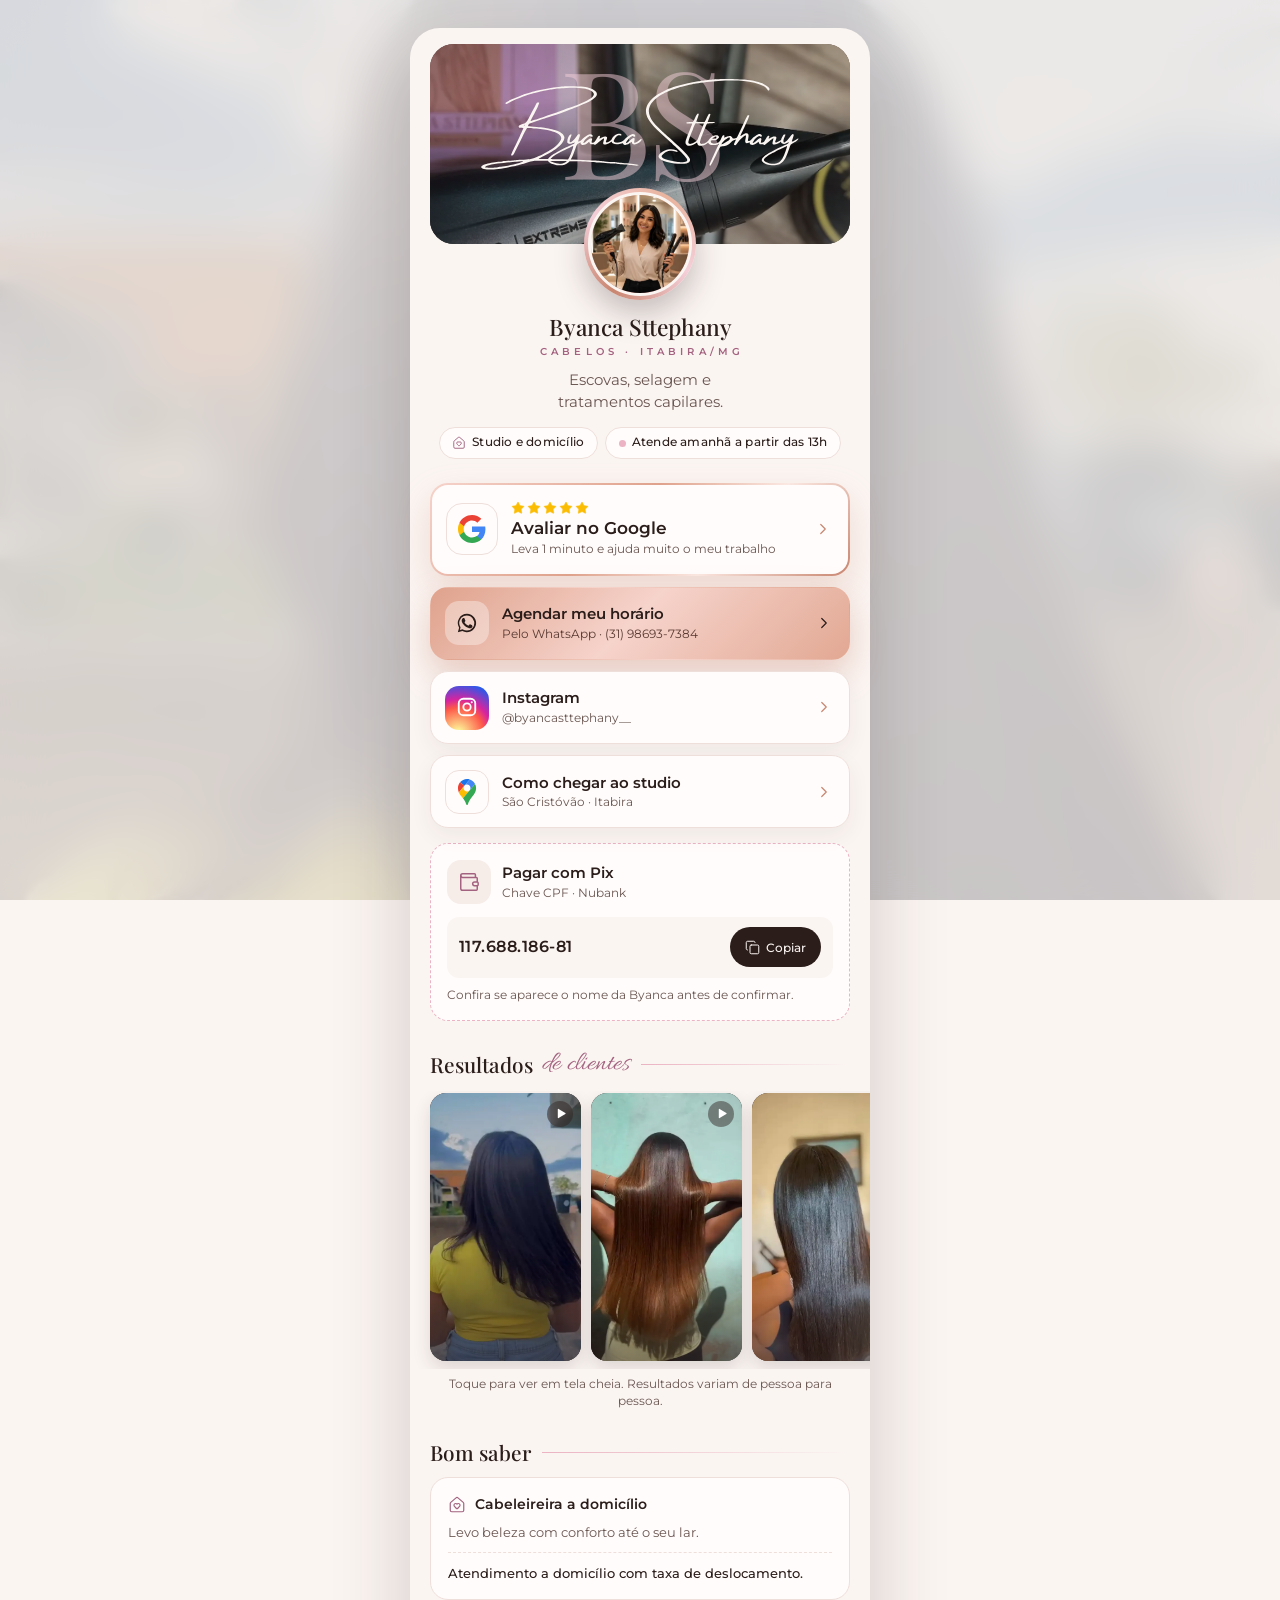
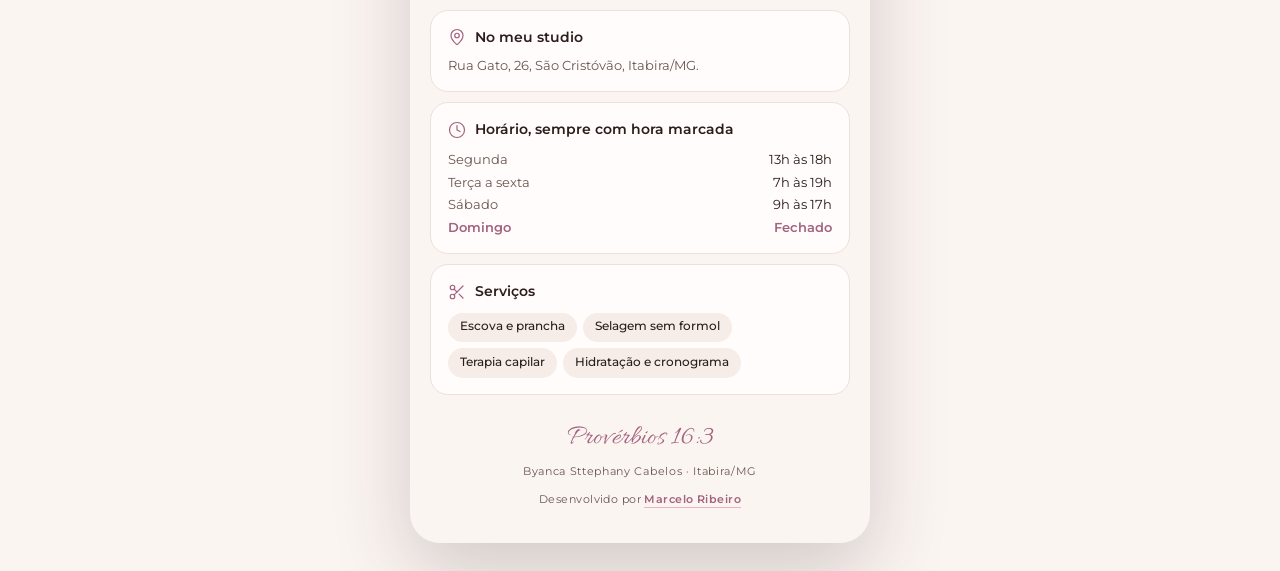
==== links/index.html @ f196b8e1 "Byanca: página de links da bio no formato da Joyce (capa do secador, avaliar no Google, Pix, 12 víde" ====
<!doctype html>
<html lang="pt-BR">
<head>
<meta charset="utf-8">
<meta name="viewport" content="width=device-width, initial-scale=1">
<script>document.documentElement.className += " js";</script>
<!-- =====================================================================
     PAGINA DE LINKS (link da bio do Instagram), 17/10/2026.
     No formato da pagina da Joyce (clientes/JoyceFerreiraNail/site), pedido
     dela: capa, retrato com aro, logo com brilho, avaliar no Google em
     destaque, agendar em cartao cheio, marcas com as cores oficiais, Pix,
     faixa de arrastar, "Bom saber" e faiscas no toque.
     O dourado da Joyce virou o rosa-ouro do carrossel de terapia dela.
     Ela pediu o linktree, NAO o site (17/10/2026): nada aqui leva pro site.
     Servida em dois enderecos: .../byanca-sttephany/links/ e
     placasnfc.com.br/byancasttephany/. Por isso NADA aqui usa ../ : o que a
     pagina usa mora em links/ (preparar-links.js) e o resto e link absoluto.
     Pagina de passagem: noindex e fora do sitemap.
     ===================================================================== -->
<title>Links | Byanca Sttephany Cabelos, Itabira/MG</title>
<meta name="description" content="Agende pelo WhatsApp, veja resultados de clientes, avalie no Google e saiba como chegar. Escova, selagem sem formol e tratamentos, no studio ou a domicílio em Itabira/MG.">
<meta name="robots" content="noindex, follow">
<meta name="theme-color" content="#FBF5F2">
<link rel="canonical" href="https://marcel0gs.github.io/byanca-sttephany/links/">
<meta property="og:type" content="website">
<meta property="og:locale" content="pt_BR">
<meta property="og:site_name" content="Byanca Sttephany Cabelos">
<meta property="og:title" content="Byanca Sttephany Cabelos | Links">
<meta property="og:description" content="Agende pelo WhatsApp e veja resultados de clientes. Studio e domicílio em Itabira/MG.">
<meta property="og:url" content="https://marcel0gs.github.io/byanca-sttephany/links/">
<meta property="og:image" content="https://marcel0gs.github.io/byanca-sttephany/assets/img/og.jpg">
<meta name="twitter:card" content="summary_large_image">
<link rel="icon" href="https://marcel0gs.github.io/byanca-sttephany/favicon.png" type="image/png">
<link rel="apple-touch-icon" href="https://marcel0gs.github.io/byanca-sttephany/apple-touch-icon.png">
<link rel="preconnect" href="https://fonts.googleapis.com">
<link rel="preconnect" href="https://fonts.gstatic.com" crossorigin>
<link rel="stylesheet" href="https://fonts.googleapis.com/css2?family=Allura&family=Montserrat:wght@400;500;600&family=Playfair+Display:ital,wght@0,400;0,500;1,400&display=swap">
<link rel="preload" as="image" href="img/capa.webp" fetchpriority="high">
<style>
:root{
  --creme:#FBF5F2;--creme-2:#F6ECE8;--papel:#FFFCFB;--linha:#EEDFDA;
  --rosa:#F4CFD9;--rosa-2:#EBB3C3;--malva:#A3627F;--malva-esc:#8A4A67;
  /* o "ouro" da Joyce, aqui no rosa-ouro do carrossel de terapia */
  --rosa-ouro:#E9B39C;--rosa-ouro-esc:#C98670;
  --cafe:#2B1D1A;--cafe-2:#4A302A;--tinta:#2B1D1A;--tinta-suave:#6A5651;
  --serif:"Playfair Display",Georgia,serif;
  --sans:"Montserrat",system-ui,-apple-system,"Segoe UI",Arial,sans-serif;
  --script:"Allura","Playfair Display",cursive;
  --suave:cubic-bezier(.22,1,.36,1);
}
*,*::before,*::after{box-sizing:border-box}
html{-webkit-text-size-adjust:100%}
body{margin:0;color:var(--tinta);font:15px/1.5 var(--sans);overflow-x:clip;background:var(--creme)}
img,video{display:block;max-width:100%}
a{color:inherit}
button{font:inherit;color:inherit}
:focus-visible{outline:2px solid var(--malva);outline-offset:3px}
.i{width:24px;height:24px;flex:none;fill:none;stroke:currentColor;stroke-width:1.6;stroke-linecap:round;stroke-linejoin:round}

/* fundo: no computador, o cabelo desfocado atras da coluna */
.fundo{position:fixed;inset:0;z-index:-1;background:var(--creme)}
@media (min-width:620px){
  .fundo{background:url(img/r01.webp) center 30%/cover}
  .fundo::after{content:"";position:absolute;inset:0;background:rgba(251,245,242,.8);backdrop-filter:blur(22px);-webkit-backdrop-filter:blur(22px)}
}
.coluna{width:min(460px,100%);margin:0 auto;padding:14px 16px 40px}
@media (min-width:620px){.coluna{margin:28px auto;padding:16px 20px 36px;background:var(--creme);border-radius:30px;box-shadow:0 30px 80px rgba(43,29,26,.2)}}

/* ---------- topo: o cabelo, o logo, o retrato ---------- */
.topo{position:relative;text-align:center}
.capa{position:relative;isolation:isolate;height:200px;border-radius:24px;overflow:hidden;background:var(--cafe)}
.capa img{position:absolute;inset:0;z-index:-2;width:100%;height:100%;object-fit:cover;object-position:50% 50%}
.capa::after{content:"";position:absolute;inset:0;z-index:-1;background:radial-gradient(120% 90% at 50% 38%,rgba(43,29,26,.22),rgba(43,29,26,.5))}
/* o logo dela: BS rosa em serifa atras e a assinatura atravessando */
.logo{position:absolute;left:50%;top:40%;width:76%;translate:-50% -50%;aspect-ratio:672/193}
.logo__bs{position:absolute;left:50%;top:50%;translate:-50% -54%;font:400 150px/1 var(--serif);letter-spacing:-.04em;color:var(--rosa);opacity:.5;pointer-events:none}
/* a assinatura e uma mascara: a cor e o brilho que passa UMA vez vem daqui */
.logo__ass{
  position:absolute;inset:0;
  -webkit-mask:url(img/assinatura.svg) center/contain no-repeat;mask:url(img/assinatura.svg) center/contain no-repeat;
  background:linear-gradient(105deg,var(--creme) 42%,#fff 47%,var(--rosa) 50%,#fff 53%,var(--creme) 58%) 100% 0/250% 100% no-repeat;
}
.js .logo__ass{animation:varre 2s .6s ease-in-out both}
@keyframes varre{to{background-position:0 0}}
.retrato{
  position:relative;z-index:2;width:112px;height:112px;margin:-56px auto 0;border-radius:50%;padding:4px;
  background:conic-gradient(from 210deg,var(--rosa-ouro-esc),var(--rosa),var(--rosa-ouro),var(--rosa),var(--rosa-ouro-esc));
  box-shadow:0 14px 30px rgba(43,29,26,.25);
}
.retrato img{width:100%;height:100%;border-radius:50%;object-fit:cover;border:3px solid var(--creme)}
.nome{margin:14px 0 0;font:500 1.42rem/1.15 var(--serif);color:var(--tinta)}
.nome small{display:block;margin-top:.45rem;font:600 .62rem/1 var(--sans);letter-spacing:.42em;padding-left:.42em;color:var(--malva)}
.bio{margin:12px auto 0;max-width:31ch;text-wrap:balance;font-size:.92rem;color:var(--tinta-suave)}
.chips{display:flex;flex-wrap:wrap;justify-content:center;gap:.45rem;margin-top:14px}
.chip{display:inline-flex;align-items:center;gap:.35rem;padding:.38rem .8rem;border-radius:999px;background:var(--papel);border:1px solid var(--linha);font-size:.72rem;font-weight:500;letter-spacing:.02em;color:var(--tinta)}
.chip .i{width:14px;height:14px;color:var(--malva)}
.status:empty{display:none}
.status::before{content:"";width:7px;height:7px;border-radius:50%;background:var(--rosa-2)}
.status--aberto::before{background:#4E9A63;box-shadow:0 0 0 3px rgba(78,154,99,.18)}

/* ---------- os links ---------- */
.links{display:grid;gap:11px;margin-top:24px;list-style:none;padding:0}
.link{
  position:relative;isolation:isolate;overflow:hidden;
  display:grid;grid-template-columns:44px 1fr 18px;align-items:center;gap:.85rem;
  padding:.85rem 1rem .85rem .85rem;border-radius:18px;text-decoration:none;
  background:var(--papel);border:1px solid var(--linha);box-shadow:0 8px 22px rgba(43,29,26,.06);
  transition:transform .25s var(--suave),box-shadow .3s ease,border-color .3s ease;
}
.link:hover{transform:translateY(-2px);border-color:var(--rosa-2);box-shadow:0 14px 30px rgba(43,29,26,.12)}
.link:active{transform:scale(.985)}
/* o brilho que passa UMA vez no hover (templates/componentes/botao-brilho-hover) */
.link::before{content:"";position:absolute;top:0;left:-60%;width:40%;height:100%;z-index:1;background:linear-gradient(115deg,transparent,rgba(255,255,255,.6),transparent);transform:skewX(-20deg);transition:left .7s ease;pointer-events:none}
.link:hover::before{left:130%}
.link__ico{width:44px;height:44px;border-radius:14px;display:grid;place-items:center;background:var(--creme-2);color:var(--malva)}
.link__ico .i{width:22px;height:22px}
.link__txt{min-width:0}
.link__txt b{display:block;font:600 .95rem/1.25 var(--sans);color:var(--tinta)}
.link__txt small{display:block;margin-top:.15rem;font-size:.76rem;line-height:1.35;color:var(--tinta-suave)}
/* uma linha so: subtitulo que quebra deixa um botao mais alto que os outros */
.link:not(.link--avaliar) .link__txt small{white-space:nowrap;overflow:hidden;text-overflow:ellipsis}
.link__seta{width:18px;height:18px;color:var(--rosa-ouro-esc);transition:transform .3s var(--suave)}
.link:hover .link__seta{transform:translateX(3px)}
/* o principal: cheio, no rosa-ouro */
.link--cheio{background:linear-gradient(135deg,#DFA28C 0%,#F6D3CB 48%,#E2A893 100%);border-color:transparent;box-shadow:0 14px 32px rgba(201,134,112,.38)}
.link--cheio .link__ico{background:rgba(255,255,255,.35);color:var(--cafe)}
.link--cheio .link__ico .i--cheio{fill:currentColor;stroke:none}
.link--cheio .link__txt b{color:var(--cafe)}
.link--cheio .link__txt small{color:#5A3B33}
.link--cheio .link__seta{color:var(--cafe)}
.link--cheio:hover{border-color:transparent;box-shadow:0 18px 40px rgba(201,134,112,.48)}
/* avaliar: o destaque da pagina. Borda rosa-ouro em degrade, estrelas do Google e
   um brilho que passa sozinho de tempos em tempos */
.link--avaliar{
  grid-template-columns:52px 1fr 18px;padding:1rem 1rem 1rem .85rem;border:2px solid transparent;
  background:linear-gradient(var(--papel),var(--papel)) padding-box,linear-gradient(135deg,#F6D3CB,#DFA28C 45%,#FBE8E2 70%,#C98670) border-box;
  box-shadow:0 14px 34px rgba(201,134,112,.24);
}
.link--avaliar:hover{border-color:transparent;box-shadow:0 18px 40px rgba(201,134,112,.34)}
.link--avaliar::before{animation:passa 4.5s ease-in-out 1.4s infinite}
@keyframes passa{0%{left:-60%}28%,100%{left:130%}}
.link--avaliar .link__ico{width:52px;height:52px;border-radius:16px}
.link--avaliar .link__ico .i{width:28px;height:28px}
.link--avaliar .link__txt b{font-size:1.04rem}
.estrelas{display:flex;gap:2px;margin-bottom:.2rem}
.estrelas .i{width:14px;height:14px;fill:#FBBC04;stroke:#FBBC04;stroke-width:1}
/* marcas com as cores oficiais */
.link__ico--google,.link__ico--maps{background:var(--papel);border:1px solid var(--linha)}
.link__ico--google .i{width:24px;height:24px}
.link__ico--maps .i{width:26px;height:26px}
.link__ico--insta{background:radial-gradient(circle at 30% 107%,#FDF497 0%,#FDF497 5%,#FD5949 45%,#D6249F 60%,#285AEB 90%);color:#fff}
.link__ico--insta .i{stroke-width:2}
/* entrada em cascata, so com JS e sem "reduzir movimento" */
.js .links > li{animation:sobe .7s var(--suave) both;animation-delay:calc(var(--o,0) * 70ms + .35s)}
@keyframes sobe{from{opacity:0;transform:translateY(14px)}}

/* ---------- pix ---------- */
.pix{margin-top:11px;padding:1rem;border-radius:18px;background:var(--papel);border:1px dashed var(--rosa-2)}
.pix__cab{display:flex;align-items:center;gap:.7rem;text-align:left}
.pix__cab b{font-weight:600}
.pix__tipo{display:block;font-size:.74rem;color:var(--tinta-suave)}
.pix__chave{display:flex;align-items:center;gap:.6rem;margin-top:.8rem;padding:.65rem .75rem;border-radius:12px;background:var(--creme);font:600 .98rem/1.2 var(--sans);letter-spacing:.03em}
.pix__copiar{margin-left:auto;flex:none;display:inline-flex;align-items:center;gap:.35rem;min-height:40px;padding:.5rem .95rem;border-radius:999px;border:0;background:var(--cafe);color:var(--creme);font:500 .78rem var(--sans);cursor:pointer;transition:background .25s ease,transform .2s ease}
.pix__copiar .i{width:15px;height:15px}
.pix__copiar:active{transform:scale(.95)}
.pix__copiar.copiou{background:var(--malva)}
.pix__titular{margin:.55rem 0 0;font-size:.74rem;color:var(--tinta-suave)}

/* ---------- resultados: faixa de arrastar com os videos ---------- */
.titulo{display:flex;align-items:center;gap:.7rem;margin:30px 0 12px;font:500 1.3rem/1.2 var(--serif);color:var(--tinta)}
.titulo em{font:400 1.7rem/1 var(--script);color:var(--malva);margin-left:-.15rem}
.titulo::after{content:"";flex:1;height:1px;background:linear-gradient(90deg,var(--rosa-2),transparent)}
.galeria{display:flex;gap:10px;overflow-x:auto;scroll-snap-type:x mandatory;scroll-padding-inline:16px;margin:0 -16px;padding:2px 16px 8px;scrollbar-width:none;list-style:none}
.galeria::-webkit-scrollbar{display:none}
.galeria li{flex:0 0 40%;scroll-snap-align:start}
.res{
  position:relative;isolation:isolate;display:block;width:100%;aspect-ratio:9/16;overflow:hidden;padding:0;border:0;cursor:pointer;
  border-radius:16px;background:var(--cafe);box-shadow:0 8px 18px rgba(43,29,26,.14);-webkit-user-drag:none;user-select:none;
}
.res video,.res img{position:absolute;inset:0;z-index:-2;width:100%;height:100%;object-fit:cover;-webkit-user-drag:none;transition:scale .8s var(--suave)}
.res::after{content:"";position:absolute;inset:0;z-index:-1;background:linear-gradient(180deg,rgba(43,29,26,0) 60%,rgba(43,29,26,.55))}
.res:hover video,.res:hover img{scale:1.04}
.res__tag{position:absolute;right:8px;top:8px;width:26px;height:26px;border-radius:50%;display:grid;place-items:center;background:rgba(43,29,26,.45);color:#fff;backdrop-filter:blur(4px);-webkit-backdrop-filter:blur(4px)}
.res__tag .i{width:13px;height:13px;fill:currentColor;stroke:none}
.res__amp{position:absolute;left:10px;bottom:9px;display:inline-flex;align-items:center;gap:.3rem;font-size:.68rem;font-weight:600;letter-spacing:.04em;color:#fff}
.res__amp .i{width:13px;height:13px;stroke-width:2}
.nota{margin:.4rem 0 0;font-size:.72rem;color:var(--tinta-suave);text-align:center}
@media (hover:hover) and (pointer:fine){.galeria{cursor:grab}}
/* o snap desliga enquanto o mouse arrasta, senao cada pixel puxa de volta pro cartao */
.galeria.arrastando{scroll-snap-type:none;cursor:grabbing}
@media (min-width:620px){.galeria{margin:0 -20px;padding:2px 20px 8px;scroll-padding-inline:20px}.galeria li{flex-basis:36%}}

/* ---------- visor: o resultado em tela cheia ---------- */
.visor{position:fixed;inset:0;z-index:80;display:grid;place-items:center;padding:56px 14px 96px;background:rgba(30,19,16,.94);opacity:0;visibility:hidden;transition:opacity .3s ease,visibility 0s .3s}
.visor.on{opacity:1;visibility:visible;transition:opacity .3s ease}
@supports (backdrop-filter:blur(1px)){.visor{background:rgba(30,19,16,.86);backdrop-filter:blur(14px);-webkit-backdrop-filter:blur(14px)}}
.visor__quadro{position:relative;height:100%;max-height:760px;aspect-ratio:9/16;max-width:100%;border-radius:18px;overflow:hidden;background:#000;box-shadow:0 30px 80px rgba(0,0,0,.5);touch-action:pan-y}
.visor__quadro video,.visor__quadro img{width:100%;height:100%;object-fit:cover}
.visor__btn{position:absolute;display:grid;place-items:center;width:44px;height:44px;border-radius:50%;border:0;background:rgba(255,255,255,.12);color:#fff;cursor:pointer;transition:background .2s ease}
.visor__btn:hover{background:rgba(255,255,255,.24)}
.visor__btn .i{width:22px;height:22px}
.visor__fechar{top:10px;right:10px}
.visor__ant,.visor__prox{top:50%;translate:0 -50%}
.visor__ant{left:10px}.visor__prox{right:10px}
.visor__ant .i{rotate:180deg}
.visor__conta{position:absolute;top:22px;left:50%;translate:-50% 0;font-size:.78rem;letter-spacing:.12em;color:rgba(255,255,255,.75)}
.visor__agendar{position:absolute;left:50%;bottom:26px;translate:-50% 0;display:inline-flex;align-items:center;gap:.5rem;padding:.85rem 1.4rem;border-radius:999px;white-space:nowrap;text-decoration:none;font-weight:600;font-size:.88rem;color:var(--cafe);background:linear-gradient(135deg,#DFA28C,#F6D3CB 50%,#E2A893);box-shadow:0 12px 30px rgba(0,0,0,.35)}
.visor__agendar .i{width:19px;height:19px;fill:currentColor;stroke:none}
@media (max-width:619px){.visor__ant,.visor__prox{display:none}}

/* ---------- bom saber ---------- */
.info{display:grid;gap:10px}
.cartao{padding:1rem 1.05rem;border-radius:18px;background:var(--papel);border:1px solid var(--linha)}
.cartao__cab{display:flex;align-items:center;gap:.6rem;font-weight:600;font-size:.88rem}
.cartao__cab .i{width:18px;height:18px;color:var(--malva)}
.cartao p{margin:.45rem 0 0;font-size:.84rem;color:var(--tinta-suave)}
.cartao p b{color:var(--tinta);font-weight:600}
.cartao .taxa{margin-top:.6rem;padding-top:.6rem;border-top:1px dashed var(--linha);color:var(--tinta);font-weight:500}
.horas{display:grid;grid-template-columns:auto 1fr;gap:.15rem 1rem;margin:.55rem 0 0;font-size:.84rem}
.horas dt{color:var(--tinta-suave)}
.horas dd{margin:0;text-align:right;color:var(--tinta)}
.horas .hoje{color:var(--malva);font-weight:600}
.servicos{display:flex;flex-wrap:wrap;gap:.4rem;margin:.65rem 0 0;padding:0;list-style:none}
.servicos li{padding:.36rem .75rem;border-radius:999px;background:var(--creme-2);font-size:.74rem;font-weight:500;color:var(--tinta)}

.versiculo{margin:30px 0 0;text-align:center;font:400 1.75rem/1 var(--script);color:var(--malva)}
.rodape{margin-top:10px;text-align:center;font-size:.7rem;letter-spacing:.06em;color:var(--tinta-suave)}
.assinatura{margin:.6rem 0 0;text-align:center;font-size:.68rem;letter-spacing:.04em;color:var(--tinta-suave)}
.assinatura a{color:var(--malva);font-weight:600;text-decoration:none;border-bottom:1px solid var(--rosa-2);padding-bottom:1px;transition:color .2s ease}
.assinatura a:hover{color:var(--tinta)}

/* faiscas no toque, em rosa (como as douradas da Joyce) */
.faisca{position:fixed;z-index:90;width:12px;height:12px;pointer-events:none;color:var(--rosa-2);transform:translate(-50%,-50%);animation:faisca .8s var(--suave) forwards}
.faisca:nth-child(odd){color:var(--rosa-ouro)}
.faisca svg{width:100%;height:100%;fill:currentColor}
@keyframes faisca{to{transform:translate(calc(-50% + var(--dx)),calc(-50% + var(--dy))) scale(.2) rotate(90deg);opacity:0}}
.aviso{position:fixed;left:50%;bottom:22px;z-index:95;transform:translate(-50%,20px);opacity:0;padding:.6rem 1rem;border-radius:999px;background:var(--cafe);color:var(--creme);font-size:.8rem;transition:all .35s var(--suave);pointer-events:none}
.aviso.on{opacity:1;transform:translate(-50%,0)}

@media (prefers-reduced-motion:reduce){
  .js .links > li,.js .logo__ass{animation:none}
  .logo__ass{background-position:0 0}
  .faisca{display:none}
  .link,.link::before,.link__seta,.res video,.res img{transition:none}
  .link--avaliar::before{animation:none}
}
</style>
</head>
<body>

<svg width="0" height="0" style="position:absolute" aria-hidden="true" focusable="false">
  <symbol id="i-zap" viewBox="0 0 24 24"><path d="M17.5 14.4c-.3-.2-1.7-.9-2-1-.3-.1-.5-.2-.7.1s-.8 1-.9 1.2c-.2.2-.3.2-.6.1-.3-.2-1.2-.5-2.3-1.4-.9-.8-1.4-1.7-1.6-2-.2-.3 0-.5.1-.6.1-.1.3-.3.4-.5.1-.2.2-.3.3-.5 0-.2 0-.4 0-.5 0-.2-.7-1.6-.9-2.2-.2-.5-.5-.5-.7-.5h-.6c-.2 0-.5.1-.8.4-.3.3-1 1-1 2.5s1.1 2.9 1.2 3.1c.1.2 2.1 3.2 5 4.4.7.3 1.2.5 1.7.6.7.2 1.3.2 1.8.1.6-.1 1.7-.7 1.9-1.4.2-.7.2-1.2.2-1.4-.1-.1-.3-.2-.6-.3ZM12 2a10 10 0 0 0-8.6 15.1L2 22l5-1.3A10 10 0 1 0 12 2Zm0 18.2c-1.6 0-3.2-.4-4.5-1.2l-.3-.2-3 .8.8-2.9-.2-.3A8.2 8.2 0 1 1 12 20.2Z"/></symbol>
  <symbol id="i-insta" viewBox="0 0 24 24"><rect x="3" y="3" width="18" height="18" rx="5"/><circle cx="12" cy="12" r="4"/><circle cx="17.2" cy="6.8" r="1.1" fill="currentColor" stroke="none"/></symbol>
  <symbol id="i-pin" viewBox="0 0 24 24"><path d="M20 10c0 4.993-5.539 10.193-7.399 11.799a1 1 0 0 1-1.202 0C9.539 20.193 4 14.993 4 10a8 8 0 0 1 16 0"/><circle cx="12" cy="10" r="3"/></symbol>
  <symbol id="i-estrela" viewBox="0 0 24 24"><path d="M11.525 2.295a.53.53 0 0 1 .95 0l2.31 4.679a2.123 2.123 0 0 0 1.595 1.16l5.166.756a.53.53 0 0 1 .294.904l-3.736 3.638a2.123 2.123 0 0 0-.611 1.878l.882 5.14a.53.53 0 0 1-.771.56l-4.618-2.428a2.122 2.122 0 0 0-1.973 0L6.396 21.01a.53.53 0 0 1-.77-.56l.881-5.139a2.122 2.122 0 0 0-.611-1.879L2.16 9.795a.53.53 0 0 1 .294-.906l5.165-.755a2.122 2.122 0 0 0 1.597-1.16z"/></symbol>
  <symbol id="i-relogio" viewBox="0 0 24 24"><circle cx="12" cy="12" r="10"/><path d="M12 6v6l4 2"/></symbol>
  <symbol id="i-brilho" viewBox="0 0 24 24"><path d="M11.017 2.814a1 1 0 0 1 1.966 0l1.051 5.558a2 2 0 0 0 1.594 1.594l5.558 1.051a1 1 0 0 1 0 1.966l-5.558 1.051a2 2 0 0 0-1.594 1.594l-1.051 5.558a1 1 0 0 1-1.966 0l-1.051-5.558a2 2 0 0 0-1.594-1.594l-5.558-1.051a1 1 0 0 1 0-1.966l5.558-1.051a2 2 0 0 0 1.594-1.594z"/><path d="M20 2v4"/><path d="M22 4h-4"/><circle cx="4" cy="20" r="2"/></symbol>
  <symbol id="i-casa" viewBox="0 0 24 24"><path d="M8.62 13.8A2.25 2.25 0 1 1 12 10.836a2.25 2.25 0 1 1 3.38 2.966l-2.626 2.856a.998.998 0 0 1-1.507 0z"/><path d="M3 10a2 2 0 0 1 .709-1.528l7-6a2 2 0 0 1 2.582 0l7 6A2 2 0 0 1 21 10v9a2 2 0 0 1-2 2H5a2 2 0 0 1-2-2z"/></symbol>
  <symbol id="i-tesoura" viewBox="0 0 24 24"><circle cx="6" cy="6" r="3"/><path d="M8.12 8.12 12 12"/><path d="M20 4 8.12 15.88"/><circle cx="6" cy="18" r="3"/><path d="M14.8 14.8 20 20"/></symbol>
  <symbol id="i-copiar" viewBox="0 0 24 24"><rect width="14" height="14" x="8" y="8" rx="2" ry="2"/><path d="M4 16c-1.1 0-2-.9-2-2V4c0-1.1.9-2 2-2h10c1.1 0 2 .9 2 2"/></symbol>
  <symbol id="i-play" viewBox="0 0 24 24"><path d="M7 4.5v15a1 1 0 0 0 1.5.86l12.4-7.5a1 1 0 0 0 0-1.72L8.5 3.64A1 1 0 0 0 7 4.5z"/></symbol>
  <symbol id="i-expandir" viewBox="0 0 24 24"><path d="M15 3h6v6"/><path d="m21 3-7 7"/><path d="m3 21 7-7"/><path d="M9 21H3v-6"/></symbol>
  <symbol id="i-x" viewBox="0 0 24 24"><path d="M18 6 6 18"/><path d="m6 6 12 12"/></symbol>
  <!-- Google, Maps (cores oficiais, do Wikimedia Commons), seta e carteira: copiados da pagina da Joyce -->
  <symbol id="i-google" viewBox="1 1 22 22"><g stroke="none"><path d="M22.56 12.25c0-.78-.07-1.53-.2-2.25H12v4.26h5.92c-.26 1.37-1.04 2.53-2.21 3.31v2.77h3.57c2.08-1.92 3.28-4.74 3.28-8.09z" fill="#4285F4"/><path d="M12 23c2.97 0 5.46-.98 7.28-2.66l-3.57-2.77c-.98.66-2.23 1.06-3.71 1.06-2.86 0-5.29-1.93-6.16-4.53H2.18v2.84C3.99 20.53 7.7 23 12 23z" fill="#34A853"/><path d="M5.84 14.09c-.22-.66-.35-1.36-.35-2.09s.13-1.43.35-2.09V7.07H2.18C1.43 8.55 1 10.22 1 12s.43 3.45 1.18 4.93l2.85-2.22.81-.62z" fill="#FBBC05"/><path d="M12 5.38c1.62 0 3.06.56 4.21 1.64l3.15-3.15C17.45 2.09 14.97 1 12 1 7.7 1 3.99 3.47 2.18 7.07l3.66 2.84c.87-2.6 3.3-4.53 6.16-4.53z" fill="#EA4335"/></g></symbol>
  <symbol id="i-maps" viewBox="0 0 92.3 132.3"><g stroke="none"><path fill="#1a73e8" d="M60.2 2.2C55.8.8 51 0 46.1 0 32 0 19.3 6.4 10.8 16.5l21.8 18.3L60.2 2.2z"/><path fill="#ea4335" d="M10.8 16.5C4.1 24.5 0 34.9 0 46.1c0 8.7 1.7 15.7 4.6 22l28-33.3-21.8-18.3z"/><path fill="#4285f4" d="M46.2 28.5c9.8 0 17.7 7.9 17.7 17.7 0 4.3-1.6 8.3-4.2 11.4 0 0 13.9-16.6 27.5-32.7-5.6-10.8-15.3-19-27-22.7L32.6 34.8c3.3-3.8 8.1-6.3 13.6-6.3"/><path fill="#fbbc04" d="M46.2 63.8c-9.8 0-17.7-7.9-17.7-17.7 0-4.3 1.5-8.3 4.1-11.3l-28 33.3c4.8 10.6 12.8 19.2 21 29.9l34.1-40.5c-3.3 3.9-8.1 6.3-13.5 6.3"/><path fill="#34a853" d="M59.1 109.2c15.4-24.1 33.3-35 33.3-63 0-7.7-1.9-14.9-5.2-21.3L25.6 98c2.6 3.4 5.3 7.3 7.9 11.3 9.4 14.5 6.8 23.1 12.8 23.1s3.4-8.7 12.8-23.2"/></g></symbol>
  <symbol id="i-dir" viewBox="0 0 24 24"><path d="m9 18 6-6-6-6"/></symbol>
  <symbol id="i-carteira" viewBox="0 0 24 24"><path d="M19 7V4a1 1 0 0 0-1-1H5a2 2 0 0 0 0 4h15a1 1 0 0 1 1 1v4h-3a2 2 0 0 0 0 4h3a1 1 0 0 0 1-1v-2a1 1 0 0 0-1-1"/><path d="M3 5v14a2 2 0 0 0 2 2h15a1 1 0 0 0 1-1v-4"/></symbol>
</svg>

<div class="fundo" aria-hidden="true"></div>

<main class="coluna">

  <header class="topo">
    <!-- capa: a foto do secador Lizze e da prancha, com o cartao rosa dela (escolha do
         Marcelo, 17/10/2026), atras de um veu cafe, com o logo dela por cima -->
    <div class="capa">
      <img src="img/capa.webp" width="1000" height="513" alt="Secador, prancha e o cartão da Byanca sobre a bancada" fetchpriority="high">
      <div class="logo" role="img" aria-label="Logo Byanca Sttephany"><span class="logo__bs" aria-hidden="true">BS</span><span class="logo__ass"></span></div>
    </div>
    <div class="retrato"><img src="img/retrato.webp" width="300" height="300" alt="Byanca Sttephany"></div>
    <h1 class="nome">Byanca Sttephany<small>CABELOS · ITABIRA/MG</small></h1>
    <!-- a bio do Instagram dela. A frase do WhatsApp ("Cabeleireira a domicilio...")
         foi pro cartao do Bom saber, pedido do Marcelo -->
    <p class="bio">Escovas, selagem e tratamentos capilares.</p>
    <div class="chips">
      <span class="chip"><svg class="i" aria-hidden="true"><use href="#i-casa"/></svg>Studio e domicílio</span>
      <span class="chip status" data-status aria-live="polite"></span>
    </div>
  </header>

  <ul class="links">
    <!-- placeid da ficha "Byanca Sttephany - Cabelos" (Places API, 17/10/2026).
         Em 17/10/2026 a ficha tinha ZERO avaliacoes: nao por nota nem contagem aqui -->
    <li style="--o:0"><a class="link link--avaliar" href="https://search.google.com/local/writereview?placeid=ChIJhYIeJI2hpQARlTOitDYFLzE" target="_blank" rel="noopener">
      <span class="link__ico link__ico--google"><svg class="i" aria-hidden="true"><use href="#i-google"/></svg></span>
      <span class="link__txt">
        <span class="estrelas" aria-hidden="true"><svg class="i"><use href="#i-estrela"/></svg><svg class="i"><use href="#i-estrela"/></svg><svg class="i"><use href="#i-estrela"/></svg><svg class="i"><use href="#i-estrela"/></svg><svg class="i"><use href="#i-estrela"/></svg></span>
        <b>Avaliar no Google</b><small>Leva 1 minuto e ajuda muito o meu trabalho</small>
      </span>
      <svg class="i link__seta" aria-hidden="true"><use href="#i-dir"/></svg>
    </a></li>
    <!-- ela nao tem agenda online: o agendar e pelo WhatsApp. Mensagem sem emoji (vira losango no wa.me) -->
    <li style="--o:1"><a class="link link--cheio" data-agendar href="https://wa.me/5531986937384?text=Ol%C3%A1%2C%20Byanca!%20Vim%20pelo%20link%20da%20bio%20e%20quero%20agendar%20um%20hor%C3%A1rio." target="_blank" rel="noopener">
      <span class="link__ico"><svg class="i i--cheio" aria-hidden="true"><use href="#i-zap"/></svg></span>
      <span class="link__txt"><b>Agendar meu horário</b><small>Pelo WhatsApp · (31) 98693-7384</small></span>
      <svg class="i link__seta" aria-hidden="true"><use href="#i-dir"/></svg>
    </a></li>
    <li style="--o:2"><a class="link" href="https://www.instagram.com/byancasttephany__/" target="_blank" rel="noopener">
      <span class="link__ico link__ico--insta"><svg class="i" aria-hidden="true"><use href="#i-insta"/></svg></span>
      <span class="link__txt"><b>Instagram</b><small>@byancasttephany__</small></span>
      <svg class="i link__seta" aria-hidden="true"><use href="#i-dir"/></svg>
    </a></li>
    <li style="--o:3"><a class="link" href="https://maps.app.goo.gl/YaPTjt2Yc1qDBQXeA" target="_blank" rel="noopener">
      <span class="link__ico link__ico--maps"><svg class="i" aria-hidden="true"><use href="#i-maps"/></svg></span>
      <span class="link__txt"><b>Como chegar ao studio</b><small>São Cristóvão · Itabira</small></span>
      <svg class="i link__seta" aria-hidden="true"><use href="#i-dir"/></svg>
    </a></li>
  </ul>

  <!-- PIX: chave passada pelo Marcelo em 17/10/2026 (11768818681, Nubank). Sao 11 digitos
       e fecham os dois digitos verificadores de CPF, entao o tipo e CPF. O nome da titular
       nao foi confirmado: por isso o texto pede pra conferir, sem dizer o nome -->
  <section class="pix" id="pix" data-chave="11768818681" aria-label="Pagar com Pix">
    <div class="pix__cab">
      <span class="link__ico"><svg class="i" aria-hidden="true"><use href="#i-carteira"/></svg></span>
      <div><b>Pagar com Pix</b><span class="pix__tipo">Chave CPF · Nubank</span></div>
    </div>
    <div class="pix__chave"><span>117.688.186-81</span><button class="pix__copiar" type="button"><svg class="i" aria-hidden="true"><use href="#i-copiar"/></svg><span>Copiar</span></button></div>
    <p class="pix__titular">Confira se aparece o nome da Byanca antes de confirmar.</p>
  </section>

  <h2 class="titulo">Resultados <em>de clientes</em></h2>
  <!-- ordem pedida pelo Marcelo (17/10/2026): os dois reels que ja estao no site, depois
       18.58.09 e 18.57.43, depois os outros oito e a unica foto (preparar-links.js).
       Tocam sem som so enquanto estao na tela; o toque abre o visor -->
  <ul class="galeria" aria-label="Resultados de clientes: toque para ver em tela cheia">
    <li><button class="res" type="button" data-src="video/r01.mp4" aria-label="Resultado 1, vídeo"><video muted loop playsinline preload="none" poster="img/r01.webp"></video><span class="res__tag" aria-hidden="true"><svg class="i"><use href="#i-play"/></svg></span></button></li>
    <li><button class="res" type="button" data-src="video/r02.mp4" aria-label="Resultado 2, vídeo"><video muted loop playsinline preload="none" poster="img/r02.webp"></video><span class="res__tag" aria-hidden="true"><svg class="i"><use href="#i-play"/></svg></span></button></li>
    <li><button class="res" type="button" data-src="video/r03.mp4" aria-label="Resultado 3, vídeo"><video muted loop playsinline preload="none" poster="img/r03.webp"></video><span class="res__tag" aria-hidden="true"><svg class="i"><use href="#i-play"/></svg></span></button></li>
    <li><button class="res" type="button" data-src="video/r04.mp4" aria-label="Resultado 4, vídeo"><video muted loop playsinline preload="none" poster="img/r04.webp"></video><span class="res__tag" aria-hidden="true"><svg class="i"><use href="#i-play"/></svg></span></button></li>
    <li><button class="res" type="button" data-src="video/r05.mp4" aria-label="Resultado 5, vídeo"><video muted loop playsinline preload="none" poster="img/r05.webp"></video><span class="res__tag" aria-hidden="true"><svg class="i"><use href="#i-play"/></svg></span></button></li>
    <li><button class="res" type="button" data-src="video/r06.mp4" aria-label="Resultado 6, vídeo"><video muted loop playsinline preload="none" poster="img/r06.webp"></video><span class="res__tag" aria-hidden="true"><svg class="i"><use href="#i-play"/></svg></span></button></li>
    <li><button class="res" type="button" data-src="video/r07.mp4" aria-label="Resultado 7, vídeo"><video muted loop playsinline preload="none" poster="img/r07.webp"></video><span class="res__tag" aria-hidden="true"><svg class="i"><use href="#i-play"/></svg></span></button></li>
    <li><button class="res" type="button" data-src="video/r08.mp4" aria-label="Resultado 8, vídeo"><video muted loop playsinline preload="none" poster="img/r08.webp"></video><span class="res__tag" aria-hidden="true"><svg class="i"><use href="#i-play"/></svg></span></button></li>
    <li><button class="res" type="button" data-src="img/ondas.webp" aria-label="Resultado 9, foto"><img src="img/ondas.webp" width="720" height="960" loading="lazy" decoding="async" alt=""></button></li>
    <li><button class="res" type="button" data-src="video/r09.mp4" aria-label="Resultado 10, vídeo"><video muted loop playsinline preload="none" poster="img/r09.webp"></video><span class="res__tag" aria-hidden="true"><svg class="i"><use href="#i-play"/></svg></span></button></li>
    <li><button class="res" type="button" data-src="video/r10.mp4" aria-label="Resultado 11, vídeo"><video muted loop playsinline preload="none" poster="img/r10.webp"></video><span class="res__tag" aria-hidden="true"><svg class="i"><use href="#i-play"/></svg></span></button></li>
    <li><button class="res" type="button" data-src="video/r11.mp4" aria-label="Resultado 12, vídeo"><video muted loop playsinline preload="none" poster="img/r11.webp"></video><span class="res__tag" aria-hidden="true"><svg class="i"><use href="#i-play"/></svg></span></button></li>
    <li><button class="res" type="button" data-src="video/r12.mp4" aria-label="Resultado 13, vídeo"><video muted loop playsinline preload="none" poster="img/r12.webp"></video><span class="res__tag" aria-hidden="true"><svg class="i"><use href="#i-play"/></svg></span></button></li>
  </ul>
  <p class="nota">Toque para ver em tela cheia. Resultados variam de pessoa para pessoa.</p>

  <h2 class="titulo">Bom saber</h2>
  <div class="info">
    <div class="cartao">
      <div class="cartao__cab"><svg class="i" aria-hidden="true"><use href="#i-casa"/></svg>Cabeleireira a domicílio</div>
      <!-- a frase da descricao do WhatsApp dela e, embaixo, a da taxa (pedida por ela, literal) -->
      <p>Levo beleza com conforto até o seu lar.</p>
      <p class="taxa">Atendimento a domicílio com taxa de deslocamento.</p>
    </div>
    <div class="cartao">
      <div class="cartao__cab"><svg class="i" aria-hidden="true"><use href="#i-pin"/></svg>No meu studio</div>
      <p>Rua Gato, 26, São Cristóvão, Itabira/MG.</p>
    </div>
    <!-- horario da ficha do Google (17/10/2026). A linha de hoje acende pelo script -->
    <div class="cartao">
      <div class="cartao__cab"><svg class="i" aria-hidden="true"><use href="#i-relogio"/></svg>Horário, sempre com hora marcada</div>
      <dl class="horas" data-horas>
        <dt data-dia="1">Segunda</dt><dd data-dia="1">13h às 18h</dd>
        <dt data-dia="2,3,4,5">Terça a sexta</dt><dd data-dia="2,3,4,5">7h às 19h</dd>
        <dt data-dia="6">Sábado</dt><dd data-dia="6">9h às 17h</dd>
        <dt data-dia="0">Domingo</dt><dd data-dia="0">Fechado</dd>
      </dl>
    </div>
    <div class="cartao">
      <div class="cartao__cab"><svg class="i" aria-hidden="true"><use href="#i-tesoura"/></svg>Serviços</div>
      <ul class="servicos">
        <li>Escova e prancha</li>
        <li>Selagem sem formol</li>
        <li>Terapia capilar</li>
        <li>Hidratação e cronograma</li>
      </ul>
    </div>
  </div>

  <!-- a bio dela abre com o versiculo -->
  <p class="versiculo">Provérbios 16:3</p>
  <p class="rodape">Byanca Sttephany Cabelos · Itabira/MG</p>
  <p class="assinatura">Desenvolvido por <a href="https://marcel0gs.github.io/marcelo-ribeiro-digital/" target="_blank" rel="noopener">Marcelo Ribeiro</a></p>
</main>

<div class="visor" role="dialog" aria-modal="true" aria-label="Resultado em tela cheia" hidden>
  <span class="visor__conta" data-conta></span>
  <div class="visor__quadro" data-quadro></div>
  <button class="visor__btn visor__fechar" type="button" aria-label="Fechar"><svg class="i" aria-hidden="true"><use href="#i-x"/></svg></button>
  <button class="visor__btn visor__ant" type="button" aria-label="Anterior"><svg class="i" aria-hidden="true"><use href="#i-dir"/></svg></button>
  <button class="visor__btn visor__prox" type="button" aria-label="Próximo"><svg class="i" aria-hidden="true"><use href="#i-dir"/></svg></button>
  <a class="visor__agendar" href="https://wa.me/5531986937384?text=Ol%C3%A1%2C%20Byanca!%20Vi%20os%20resultados%20no%20link%20da%20bio%20e%20quero%20agendar%20um%20hor%C3%A1rio." target="_blank" rel="noopener"><svg class="i" aria-hidden="true"><use href="#i-zap"/></svg>Quero agendar</a>
</div>

<div class="aviso" role="status" aria-live="polite"></div>

<script>
(function(){
  "use strict";
  var reduzido = !!(window.matchMedia && matchMedia("(prefers-reduced-motion: reduce)").matches);
  var economia = !!(navigator.connection && navigator.connection.saveData);
  var anima = !reduzido && !economia;
  function toca(v){ var p = v.play(); if (p && p.catch) p.catch(function(){}); }

  /* 1. atende agora ou quando, no fuso de Itabira, e o dia de hoje no horario.
     Ela atende com hora marcada: o texto fala "atende", nunca "aberto" */
  var H = {1:[13,18], 2:[7,19], 3:[7,19], 4:[7,19], 5:[7,19], 6:[9,17]};
  var NOMES = ["domingo","segunda","terça","quarta","quinta","sexta","sábado"];
  var agora;
  try {
    var p = {};
    new Intl.DateTimeFormat("en-US", {timeZone:"America/Sao_Paulo", weekday:"short", hour:"numeric", minute:"numeric", hour12:false})
      .formatToParts(new Date()).forEach(function(x){ p[x.type] = x.value; });
    agora = { d: ["Sun","Mon","Tue","Wed","Thu","Fri","Sat"].indexOf(p.weekday), h: (parseInt(p.hour,10) % 24) + parseInt(p.minute,10) / 60 };
  } catch (e) { var n = new Date(); agora = { d: n.getDay(), h: n.getHours() + n.getMinutes() / 60 }; }
  var st = document.querySelector("[data-status]");
  if (st && agora.d >= 0) {
    var hoje = H[agora.d], txt;
    if (hoje && agora.h >= hoje[0] && agora.h < hoje[1]) { txt = "Atende hoje até " + hoje[1] + "h"; st.classList.add("status--aberto"); }
    else if (hoje && agora.h < hoje[0]) txt = "Atende hoje a partir das " + hoje[0] + "h";
    else for (var i = 1; i <= 7; i++) { var dd = (agora.d + i) % 7; if (H[dd]) { txt = "Atende " + (i === 1 ? "amanhã" : NOMES[dd]) + " a partir das " + H[dd][0] + "h"; break; } }
    st.textContent = txt;
  }
  Array.prototype.forEach.call(document.querySelectorAll("[data-horas] [data-dia]"), function(el){
    if (el.getAttribute("data-dia").split(",").indexOf(String(agora.d)) >= 0) el.classList.add("hoje");
  });

  /* 2. faiscas no toque, no topo e nos botoes (como as da Joyce, em rosa) */
  var estrela = '<svg viewBox="0 0 24 24"><path d="M12 0c.6 6.2 5.8 11.4 12 12-6.2.6-11.4 5.8-12 12-.6-6.2-5.8-11.4-12-12C6.2 11.4 11.4 6.2 12 0z"/></svg>';
  function faiscas(x, y){
    if (reduzido) return;
    for (var k = 0; k < 9; k++) {
      var f = document.createElement("span"), ang = Math.random() * Math.PI * 2, dist = 30 + Math.random() * 46;
      f.className = "faisca"; f.innerHTML = estrela;
      f.style.left = x + "px"; f.style.top = y + "px";
      f.style.setProperty("--dx", (Math.cos(ang) * dist).toFixed(1) + "px");
      f.style.setProperty("--dy", (Math.sin(ang) * dist).toFixed(1) + "px");
      var t = 7 + Math.random() * 9; f.style.width = f.style.height = t + "px";
      document.body.appendChild(f);
      setTimeout(function(el){ return function(){ el.remove(); }; }(f), 850);
    }
  }
  document.addEventListener("pointerdown", function(e){
    if (e.target.closest(".topo, .link, .pix__copiar, .visor__agendar")) faiscas(e.clientX, e.clientY);
  });

  /* 3. aviso curto no pe da tela */
  var aviso = document.querySelector(".aviso"), tAviso;
  function avisa(txt){ aviso.textContent = txt; aviso.classList.add("on"); clearTimeout(tAviso); tAviso = setTimeout(function(){ aviso.classList.remove("on"); }, 2200); }

  /* 4. pix: copia so os digitos */
  var pix = document.getElementById("pix"), bPix = pix && pix.querySelector(".pix__copiar");
  if (bPix) bPix.addEventListener("click", function(){
    var chave = pix.getAttribute("data-chave");
    var ok = function(){ bPix.classList.add("copiou"); bPix.lastChild.textContent = "Copiado"; avisa("Chave Pix copiada");
      setTimeout(function(){ bPix.classList.remove("copiou"); bPix.lastChild.textContent = "Copiar"; }, 2200); };
    if (navigator.clipboard && window.isSecureContext) navigator.clipboard.writeText(chave).then(ok, function(){ avisa("Copie a chave acima"); });
    else {
      var t = document.createElement("textarea"); t.value = chave; t.style.position = "fixed"; t.style.opacity = "0";
      document.body.appendChild(t); t.select();
      try { document.execCommand("copy"); ok(); } catch (e) { avisa("Copie a chave acima"); }
      document.body.removeChild(t);
    }
  });

  /* 5. resultados: tocam sem som so enquanto estao na tela (o IO conta o corte da faixa) */
  var gal = document.querySelector(".galeria");
  var itens = Array.prototype.slice.call(document.querySelectorAll(".res"));
  if (anima && "IntersectionObserver" in window) {
    var io = new IntersectionObserver(function(es){
      es.forEach(function(e){
        var v = e.target.querySelector("video");
        if (!v) return;
        if (e.isIntersecting) { if (!v.src) v.src = e.target.getAttribute("data-src"); toca(v); }
        else v.pause();
      });
    }, { threshold: .6 });
    itens.forEach(function(b){ io.observe(b); });
  }

  /* 6. a faixa: o dedo e o trackpad ja rolam; o mouse precisa do arraste.
     Depois de arrastar, o clique que vem junto nao abre o visor. */
  var arrastou = false;
  if (gal) {
    var arr = null;
    gal.addEventListener("dragstart", function(e){ e.preventDefault(); });
    gal.addEventListener("pointerdown", function(e){
      if (e.pointerType !== "mouse" || e.button !== 0) return;
      arr = { x: e.clientX, s: gal.scrollLeft, moveu: false }; arrastou = false;
    });
    gal.addEventListener("pointermove", function(e){
      if (!arr) return;
      var dx = e.clientX - arr.x;
      if (!arr.moveu) { if (Math.abs(dx) < 5) return; arr.moveu = true; gal.classList.add("arrastando"); gal.setPointerCapture(e.pointerId); }
      gal.scrollLeft = arr.s - dx;
    });
    var solta = function(){
      if (!arr) return;
      var moveu = arr.moveu, dir = arr.s - gal.scrollLeft < 0 ? 1 : -1; arr = null;
      if (!moveu) return;
      arrastou = true;
      /* para no cartao mais perto, puxado um quarto pro lado do arraste */
      var base = gal.getBoundingClientRect().left + parseFloat(getComputedStyle(gal).scrollPaddingLeft || 0);
      var max = gal.scrollWidth - gal.clientWidth, alvo = gal.scrollLeft, mira = gal.scrollLeft + dir * gal.firstElementChild.offsetWidth * .25, melhor = Infinity;
      Array.prototype.forEach.call(gal.children, function(li){
        var pos = Math.min(max, Math.max(0, gal.scrollLeft + li.getBoundingClientRect().left - base));
        if (Math.abs(pos - mira) < melhor) { melhor = Math.abs(pos - mira); alvo = pos; }
      });
      gal.scrollTo({ left: alvo, behavior: reduzido ? "auto" : "smooth" });
      setTimeout(function(){ gal.classList.remove("arrastando"); }, reduzido ? 0 : 450);
    };
    gal.addEventListener("pointerup", solta);
    gal.addEventListener("pointercancel", solta);
    gal.addEventListener("click", function(e){ if (arrastou) { e.preventDefault(); e.stopPropagation(); arrastou = false; } }, true);
  }

  /* 7. visor: o resultado em tela cheia, com setas, teclado, arraste de lado e o
     botao de agendar embaixo. A faixa para enquanto ele esta aberto */
  var visor = document.querySelector(".visor"), quadro = visor.querySelector("[data-quadro]"), conta = visor.querySelector("[data-conta]");
  var fechar = visor.querySelector(".visor__fechar"), atual = -1, origem = null, tFecha;
  function mostra(i){
    atual = (i + itens.length) % itens.length;
    var src = itens[atual].getAttribute("data-src"), el;
    if (/\.mp4$/.test(src)) {
      el = document.createElement("video");
      el.muted = true; el.loop = true; el.playsInline = true; el.setAttribute("playsinline", "");
      el.poster = itens[atual].querySelector("video").getAttribute("poster");
      el.src = src; if (!reduzido) el.autoplay = true; else el.controls = true;
    } else { el = document.createElement("img"); el.src = src; el.alt = ""; }
    quadro.innerHTML = ""; quadro.appendChild(el);
    if (el.autoplay) toca(el);
    conta.textContent = (atual + 1) + " / " + itens.length;
  }
  function abre(i, btn){
    clearTimeout(tFecha);
    origem = btn;
    itens.forEach(function(b){ var v = b.querySelector("video"); if (v) v.pause(); });
    visor.hidden = false; void visor.offsetWidth; visor.classList.add("on");
    document.documentElement.style.overflow = "hidden";
    mostra(i); fechar.focus();
  }
  function fecha(){
    visor.classList.remove("on");
    document.documentElement.style.overflow = "";
    tFecha = setTimeout(function(){ visor.hidden = true; quadro.innerHTML = ""; }, 300);
    if (origem) origem.focus({ preventScroll: true });
    /* a faixa volta a tocar o que esta na tela */
    if (io) itens.forEach(function(b){ io.unobserve(b); io.observe(b); });
  }
  itens.forEach(function(b, i){ b.addEventListener("click", function(){ abre(i, b); }); });
  fechar.addEventListener("click", fecha);
  visor.querySelector(".visor__ant").addEventListener("click", function(){ mostra(atual - 1); });
  visor.querySelector(".visor__prox").addEventListener("click", function(){ mostra(atual + 1); });
  visor.addEventListener("click", function(e){ if (e.target === visor) fecha(); });
  document.addEventListener("keydown", function(e){
    if (visor.hidden || !visor.classList.contains("on")) return;
    if (e.key === "Escape") fecha();
    else if (e.key === "ArrowLeft") mostra(atual - 1);
    else if (e.key === "ArrowRight") mostra(atual + 1);
    else if (e.key === "Tab") {
      /* o foco fica dentro do visor */
      var f = Array.prototype.filter.call(visor.querySelectorAll("button, a"), function(x){ return x.offsetParent !== null; });
      var ix = f.indexOf(document.activeElement);
      if (e.shiftKey && ix <= 0) { e.preventDefault(); f[f.length - 1].focus(); }
      else if (!e.shiftKey && ix === f.length - 1) { e.preventDefault(); f[0].focus(); }
    }
  });
  /* arraste de lado no quadro troca de resultado (no celular as setas somem) */
  var ini = null;
  quadro.addEventListener("pointerdown", function(e){ ini = { x: e.clientX, y: e.clientY }; });
  quadro.addEventListener("pointerup", function(e){
    if (!ini) return;
    var dx = e.clientX - ini.x, dy = e.clientY - ini.y; ini = null;
    if (Math.abs(dx) > 45 && Math.abs(dx) > Math.abs(dy)) mostra(atual + (dx < 0 ? 1 : -1));
  });
  quadro.addEventListener("pointercancel", function(){ ini = null; });
})();
</script>
</body>
</html>
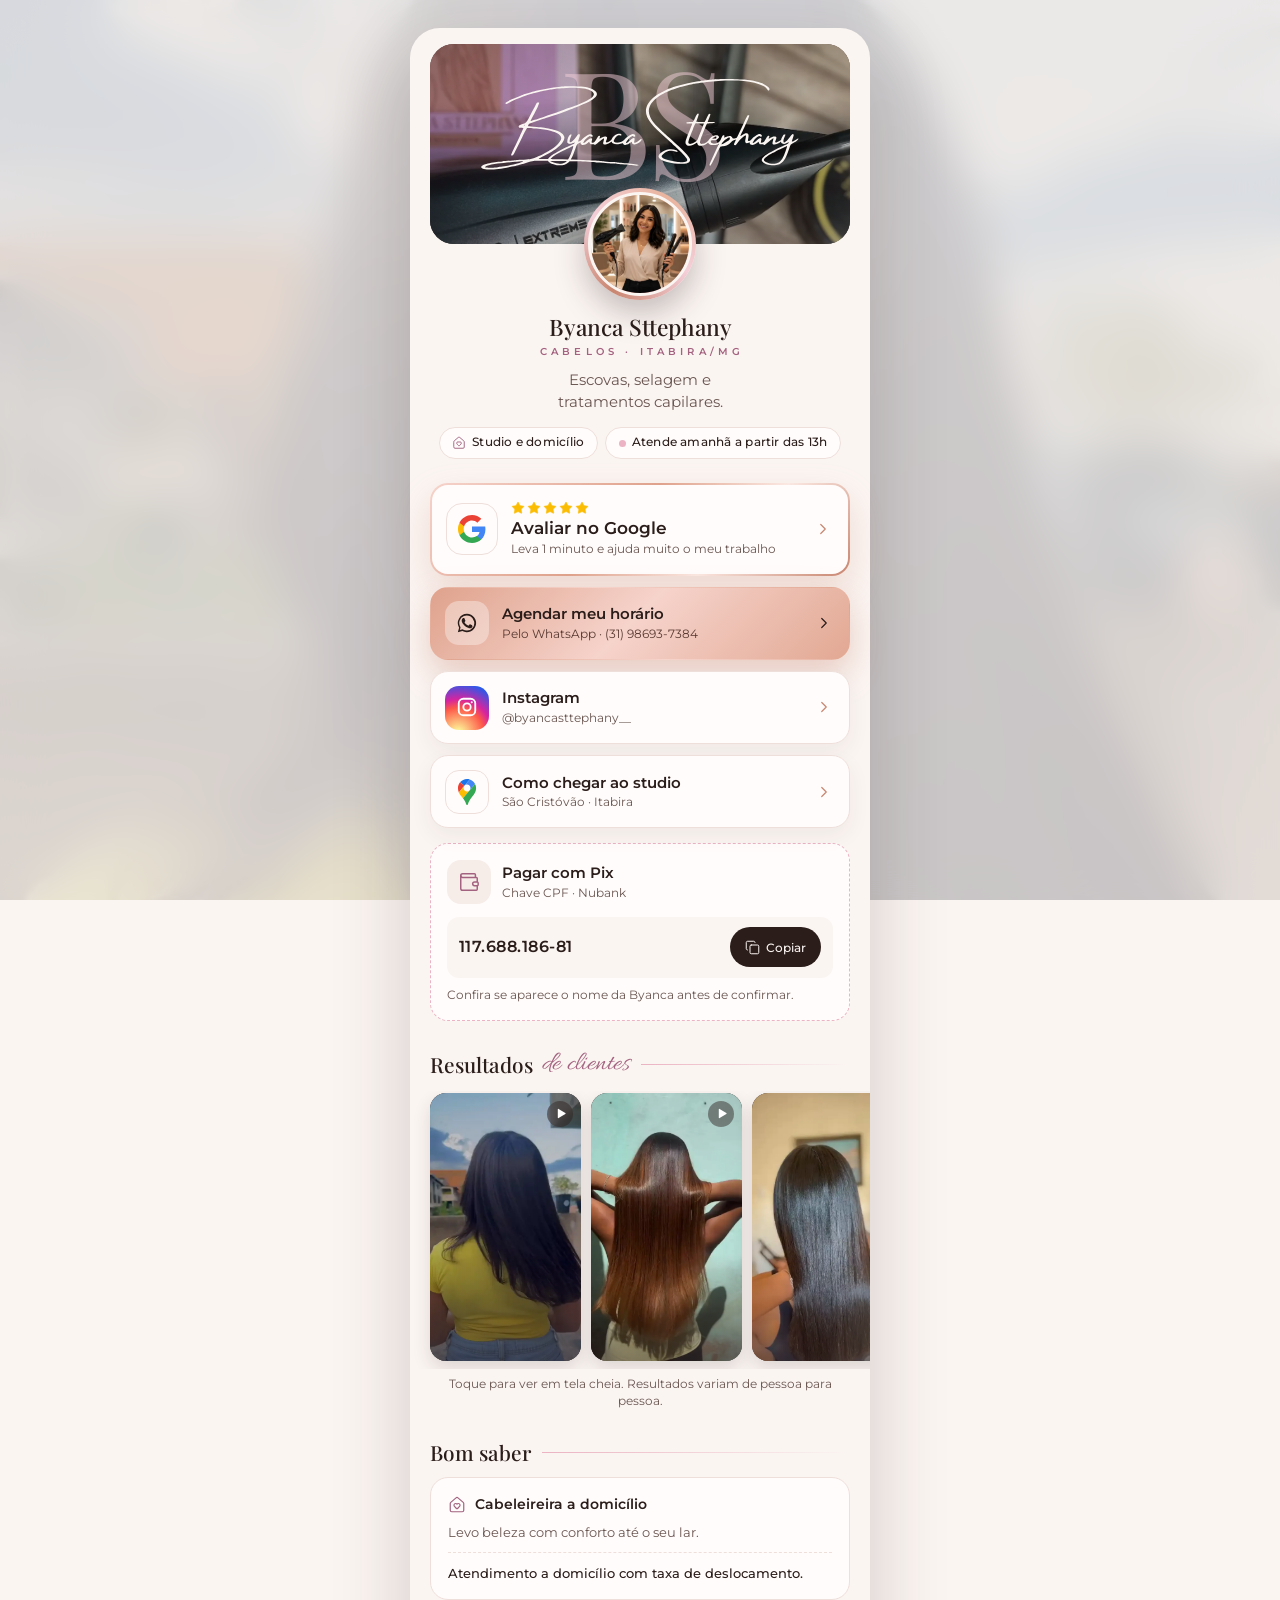
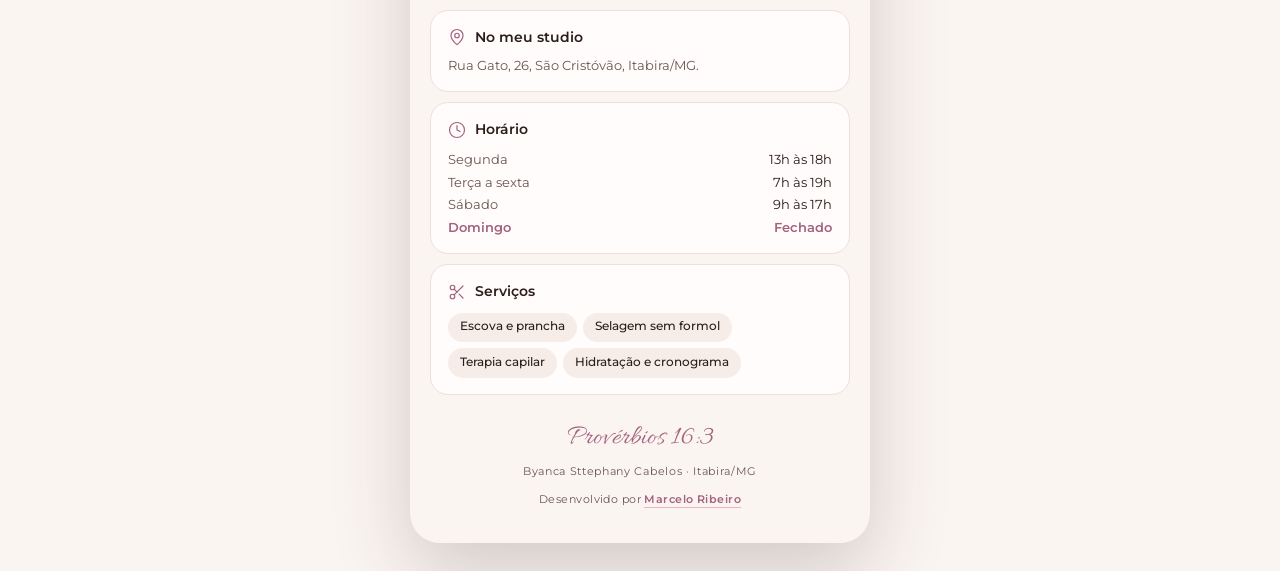
==== commit 175f1382: "Byanca: página de links sem o "sempre com hora marcada" no horário Co-Authored-By: Claude Opus 5.5 <" ====
--- a/links/index.html
+++ b/links/index.html
@@ -366,7 +366,7 @@
     </div>
     <!-- horario da ficha do Google (17/10/2026). A linha de hoje acende pelo script -->
     <div class="cartao">
-      <div class="cartao__cab"><svg class="i" aria-hidden="true"><use href="#i-relogio"/></svg>Horário, sempre com hora marcada</div>
+      <div class="cartao__cab"><svg class="i" aria-hidden="true"><use href="#i-relogio"/></svg>Horário</div>
       <dl class="horas" data-horas>
         <dt data-dia="1">Segunda</dt><dd data-dia="1">13h às 18h</dd>
         <dt data-dia="2,3,4,5">Terça a sexta</dt><dd data-dia="2,3,4,5">7h às 19h</dd>
@@ -411,7 +411,7 @@
   function toca(v){ var p = v.play(); if (p && p.catch) p.catch(function(){}); }
 
   /* 1. atende agora ou quando, no fuso de Itabira, e o dia de hoje no horario.
-     Ela atende com hora marcada: o texto fala "atende", nunca "aberto" */
+     O texto fala "atende", nunca "aberto": o studio e na casa dela */
   var H = {1:[13,18], 2:[7,19], 3:[7,19], 4:[7,19], 5:[7,19], 6:[9,17]};
   var NOMES = ["domingo","segunda","terça","quarta","quinta","sexta","sábado"];
   var agora;
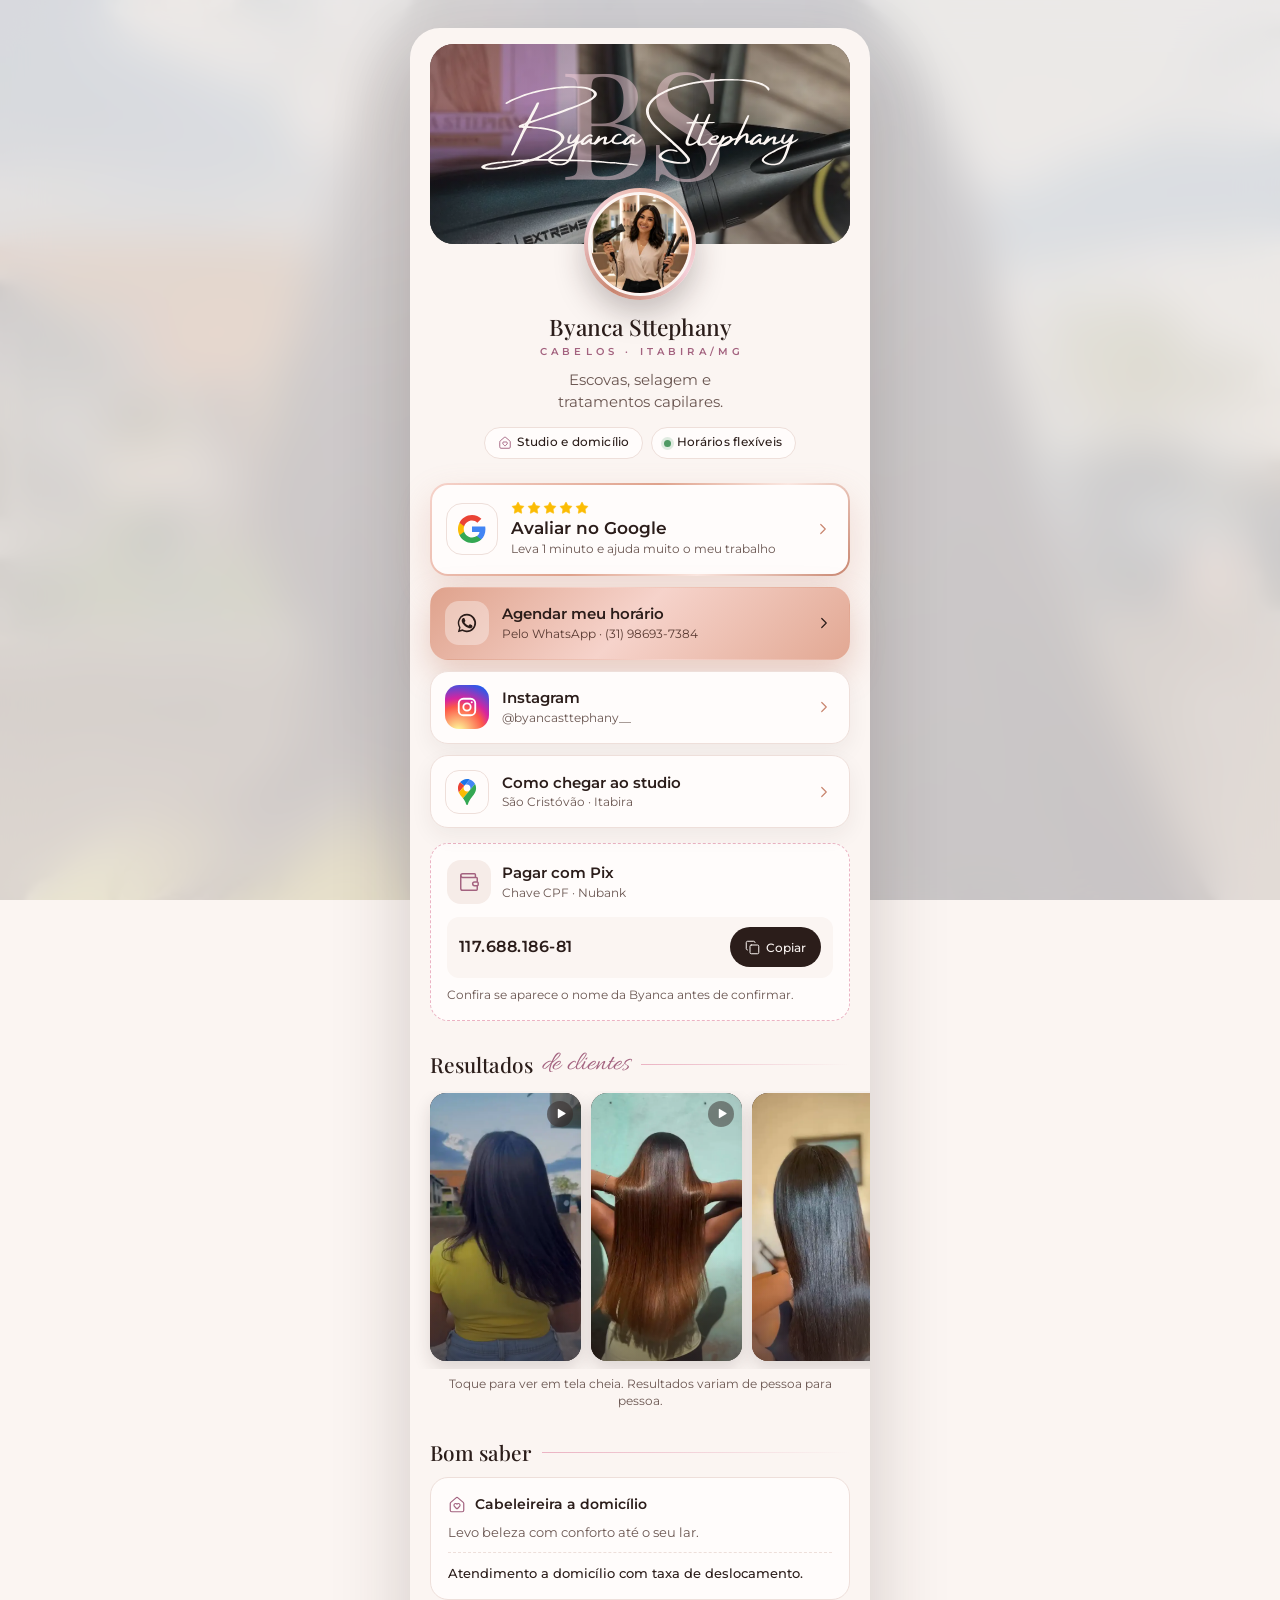
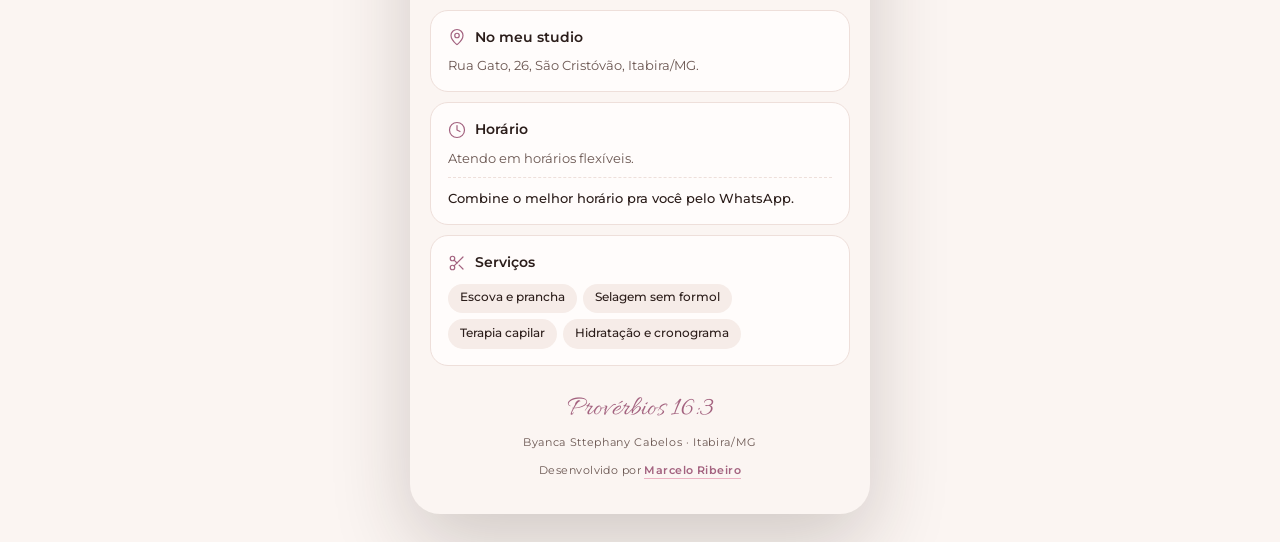
==== commit 1702fb3c: "JR Bebidas: página de links em placasnfc.com.br/jrbebidas; Byanca: horários flexíveis na página de l" ====
--- a/links/index.html
+++ b/links/index.html
@@ -286,7 +286,7 @@
     <p class="bio">Escovas, selagem e tratamentos capilares.</p>
     <div class="chips">
       <span class="chip"><svg class="i" aria-hidden="true"><use href="#i-casa"/></svg>Studio e domicílio</span>
-      <span class="chip status" data-status aria-live="polite"></span>
+      <span class="chip status status--aberto">Horários flexíveis</span>
     </div>
   </header>
 
@@ -364,15 +364,11 @@
       <div class="cartao__cab"><svg class="i" aria-hidden="true"><use href="#i-pin"/></svg>No meu studio</div>
       <p>Rua Gato, 26, São Cristóvão, Itabira/MG.</p>
     </div>
-    <!-- horario da ficha do Google (17/10/2026). A linha de hoje acende pelo script -->
+    <!-- pedido dela (19/10/2026): "atendo em horarios flexiveis", no lugar do horario da ficha -->
     <div class="cartao">
       <div class="cartao__cab"><svg class="i" aria-hidden="true"><use href="#i-relogio"/></svg>Horário</div>
-      <dl class="horas" data-horas>
-        <dt data-dia="1">Segunda</dt><dd data-dia="1">13h às 18h</dd>
-        <dt data-dia="2,3,4,5">Terça a sexta</dt><dd data-dia="2,3,4,5">7h às 19h</dd>
-        <dt data-dia="6">Sábado</dt><dd data-dia="6">9h às 17h</dd>
-        <dt data-dia="0">Domingo</dt><dd data-dia="0">Fechado</dd>
-      </dl>
+      <p>Atendo em horários flexíveis.</p>
+      <p class="taxa">Combine o melhor horário pra você pelo WhatsApp.</p>
     </div>
     <div class="cartao">
       <div class="cartao__cab"><svg class="i" aria-hidden="true"><use href="#i-tesoura"/></svg>Serviços</div>
@@ -410,28 +406,8 @@
   var anima = !reduzido && !economia;
   function toca(v){ var p = v.play(); if (p && p.catch) p.catch(function(){}); }
 
-  /* 1. atende agora ou quando, no fuso de Itabira, e o dia de hoje no horario.
-     O texto fala "atende", nunca "aberto": o studio e na casa dela */
-  var H = {1:[13,18], 2:[7,19], 3:[7,19], 4:[7,19], 5:[7,19], 6:[9,17]};
-  var NOMES = ["domingo","segunda","terça","quarta","quinta","sexta","sábado"];
-  var agora;
-  try {
-    var p = {};
-    new Intl.DateTimeFormat("en-US", {timeZone:"America/Sao_Paulo", weekday:"short", hour:"numeric", minute:"numeric", hour12:false})
-      .formatToParts(new Date()).forEach(function(x){ p[x.type] = x.value; });
-    agora = { d: ["Sun","Mon","Tue","Wed","Thu","Fri","Sat"].indexOf(p.weekday), h: (parseInt(p.hour,10) % 24) + parseInt(p.minute,10) / 60 };
-  } catch (e) { var n = new Date(); agora = { d: n.getDay(), h: n.getHours() + n.getMinutes() / 60 }; }
-  var st = document.querySelector("[data-status]");
-  if (st && agora.d >= 0) {
-    var hoje = H[agora.d], txt;
-    if (hoje && agora.h >= hoje[0] && agora.h < hoje[1]) { txt = "Atende hoje até " + hoje[1] + "h"; st.classList.add("status--aberto"); }
-    else if (hoje && agora.h < hoje[0]) txt = "Atende hoje a partir das " + hoje[0] + "h";
-    else for (var i = 1; i <= 7; i++) { var dd = (agora.d + i) % 7; if (H[dd]) { txt = "Atende " + (i === 1 ? "amanhã" : NOMES[dd]) + " a partir das " + H[dd][0] + "h"; break; } }
-    st.textContent = txt;
-  }
-  Array.prototype.forEach.call(document.querySelectorAll("[data-horas] [data-dia]"), function(el){
-    if (el.getAttribute("data-dia").split(",").indexOf(String(agora.d)) >= 0) el.classList.add("hoje");
-  });
+  /* 1. horario: ela atende em horarios flexiveis (19/10/2026), entao o chip do topo
+     e fixo no HTML e nao ha mais calculo de aberto ou fechado */
 
   /* 2. faiscas no toque, no topo e nos botoes (como as da Joyce, em rosa) */
   var estrela = '<svg viewBox="0 0 24 24"><path d="M12 0c.6 6.2 5.8 11.4 12 12-6.2.6-11.4 5.8-12 12-.6-6.2-5.8-11.4-12-12C6.2 11.4 11.4 6.2 12 0z"/></svg>';
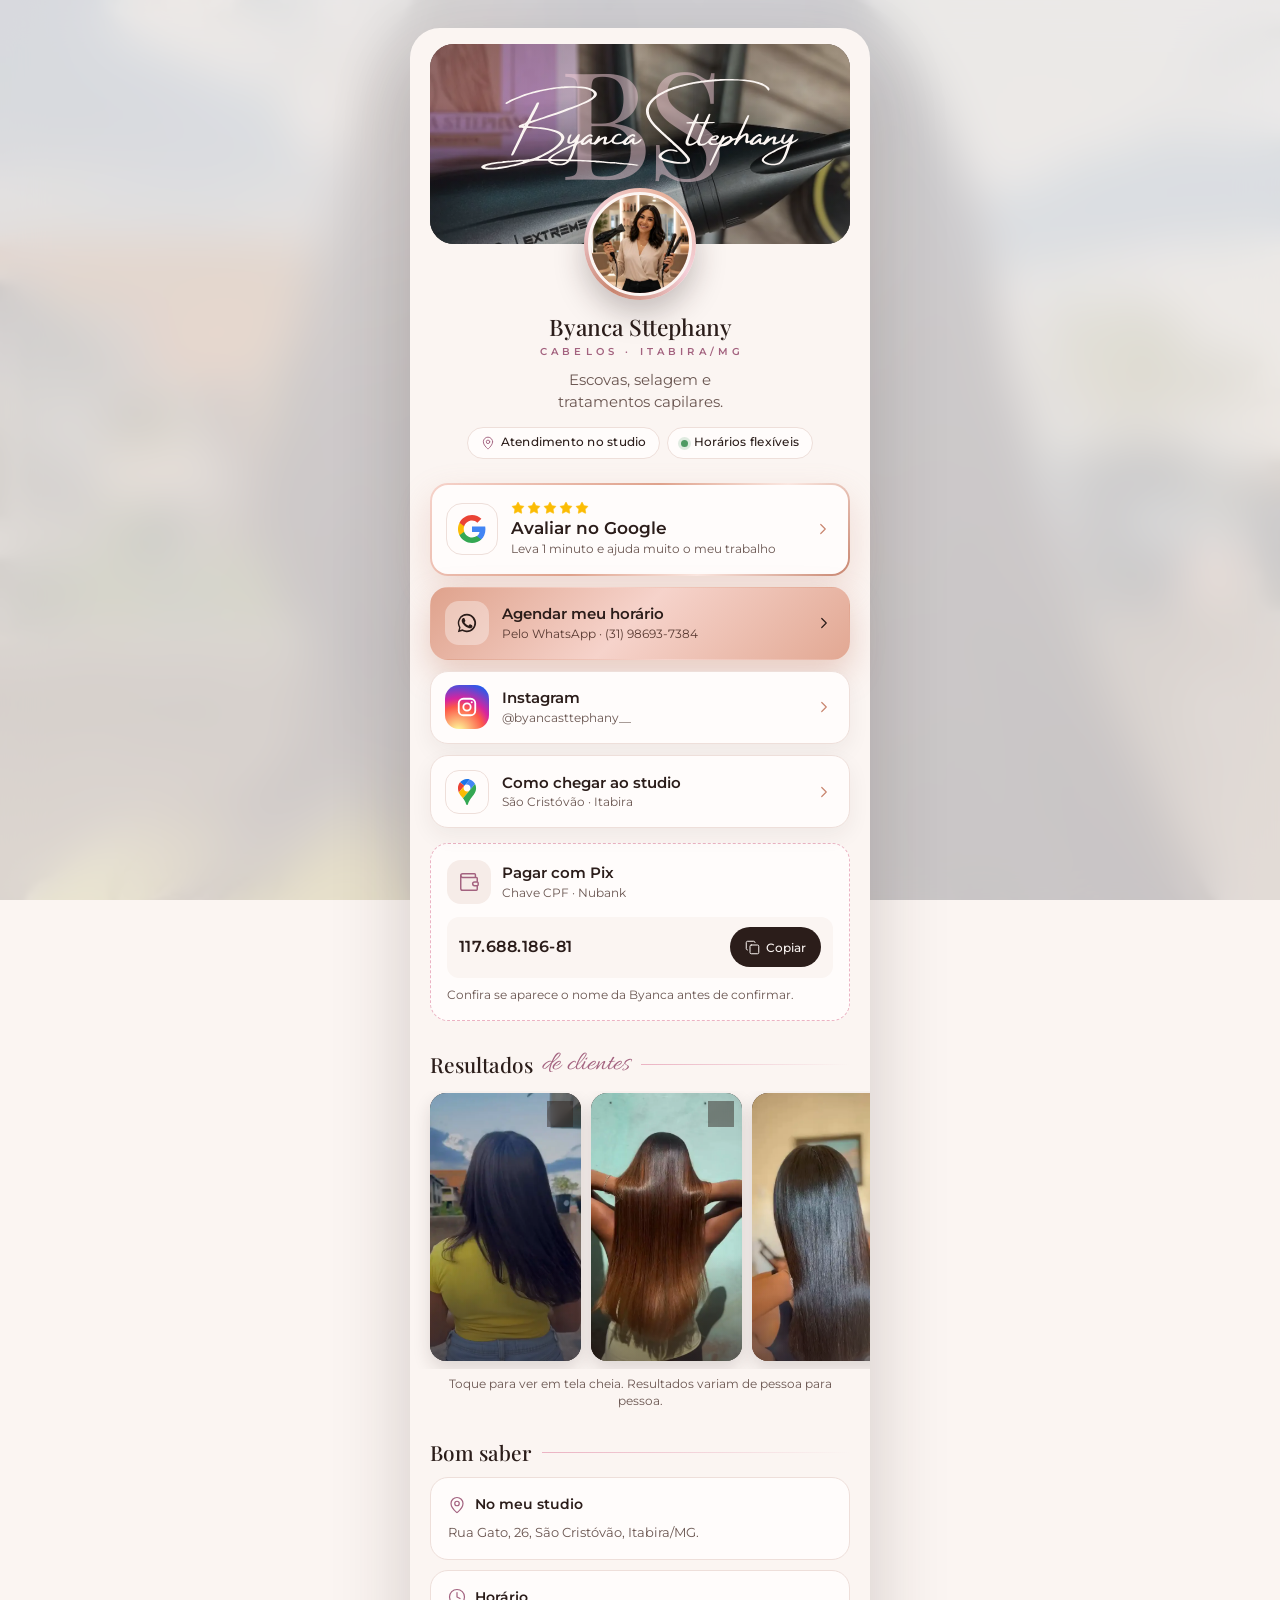
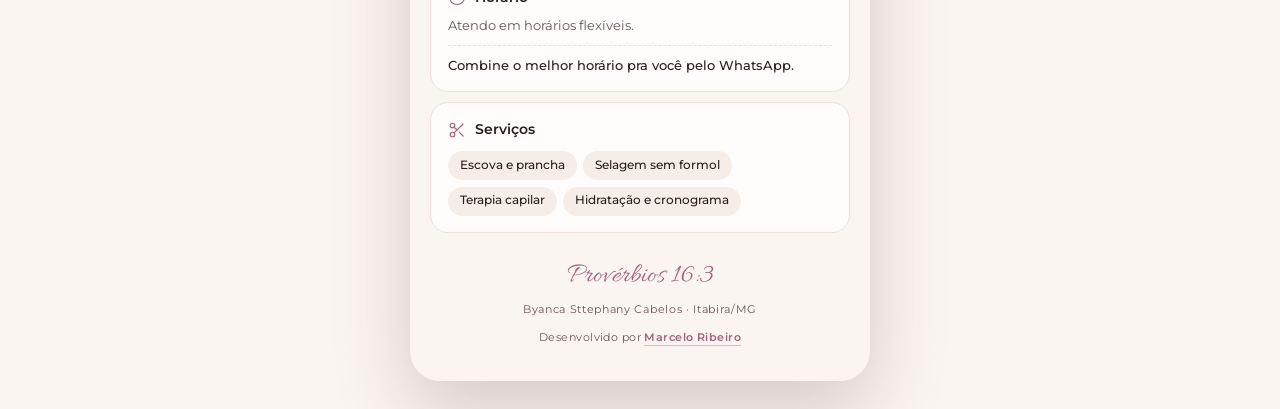
==== commit f03c3b2b: "Byanca Sttephany: pagina de links sem atendimento a domicilio (pedido dela)" ====
--- a/links/index.html
+++ b/links/index.html
@@ -18,7 +18,7 @@
      Pagina de passagem: noindex e fora do sitemap.
      ===================================================================== -->
 <title>Links | Byanca Sttephany Cabelos, Itabira/MG</title>
-<meta name="description" content="Agende pelo WhatsApp, veja resultados de clientes, avalie no Google e saiba como chegar. Escova, selagem sem formol e tratamentos, no studio ou a domicílio em Itabira/MG.">
+<meta name="description" content="Agende pelo WhatsApp, veja resultados de clientes, avalie no Google e saiba como chegar. Escova, selagem sem formol e tratamentos no studio, em Itabira/MG.">
 <meta name="robots" content="noindex, follow">
 <meta name="theme-color" content="#FBF5F2">
 <link rel="canonical" href="https://marcel0gs.github.io/byanca-sttephany/links/">
@@ -26,7 +26,7 @@
 <meta property="og:locale" content="pt_BR">
 <meta property="og:site_name" content="Byanca Sttephany Cabelos">
 <meta property="og:title" content="Byanca Sttephany Cabelos | Links">
-<meta property="og:description" content="Agende pelo WhatsApp e veja resultados de clientes. Studio e domicílio em Itabira/MG.">
+<meta property="og:description" content="Agende pelo WhatsApp e veja resultados de clientes. Studio no São Cristóvão, Itabira/MG.">
 <meta property="og:url" content="https://marcel0gs.github.io/byanca-sttephany/links/">
 <meta property="og:image" content="https://marcel0gs.github.io/byanca-sttephany/assets/img/og.jpg">
 <meta name="twitter:card" content="summary_large_image">
@@ -255,7 +255,6 @@
   <symbol id="i-estrela" viewBox="0 0 24 24"><path d="M11.525 2.295a.53.53 0 0 1 .95 0l2.31 4.679a2.123 2.123 0 0 0 1.595 1.16l5.166.756a.53.53 0 0 1 .294.904l-3.736 3.638a2.123 2.123 0 0 0-.611 1.878l.882 5.14a.53.53 0 0 1-.771.56l-4.618-2.428a2.122 2.122 0 0 0-1.973 0L6.396 21.01a.53.53 0 0 1-.77-.56l.881-5.139a2.122 2.122 0 0 0-.611-1.879L2.16 9.795a.53.53 0 0 1 .294-.906l5.165-.755a2.122 2.122 0 0 0 1.597-1.16z"/></symbol>
   <symbol id="i-relogio" viewBox="0 0 24 24"><circle cx="12" cy="12" r="10"/><path d="M12 6v6l4 2"/></symbol>
   <symbol id="i-brilho" viewBox="0 0 24 24"><path d="M11.017 2.814a1 1 0 0 1 1.966 0l1.051 5.558a2 2 0 0 0 1.594 1.594l5.558 1.051a1 1 0 0 1 0 1.966l-5.558 1.051a2 2 0 0 0-1.594 1.594l-1.051 5.558a1 1 0 0 1-1.966 0l-1.051-5.558a2 2 0 0 0-1.594-1.594l-5.558-1.051a1 1 0 0 1 0-1.966l5.558-1.051a2 2 0 0 0 1.594-1.594z"/><path d="M20 2v4"/><path d="M22 4h-4"/><circle cx="4" cy="20" r="2"/></symbol>
-  <symbol id="i-casa" viewBox="0 0 24 24"><path d="M8.62 13.8A2.25 2.25 0 1 1 12 10.836a2.25 2.25 0 1 1 3.38 2.966l-2.626 2.856a.998.998 0 0 1-1.507 0z"/><path d="M3 10a2 2 0 0 1 .709-1.528l7-6a2 2 0 0 1 2.582 0l7 6A2 2 0 0 1 21 10v9a2 2 0 0 1-2 2H5a2 2 0 0 1-2-2z"/></symbol>
   <symbol id="i-tesoura" viewBox="0 0 24 24"><circle cx="6" cy="6" r="3"/><path d="M8.12 8.12 12 12"/><path d="M20 4 8.12 15.88"/><circle cx="6" cy="18" r="3"/><path d="M14.8 14.8 20 20"/></symbol>
   <symbol id="i-copiar" viewBox="0 0 24 24"><rect width="14" height="14" x="8" y="8" rx="2" ry="2"/><path d="M4 16c-1.1 0-2-.9-2-2V4c0-1.1.9-2 2-2h10c1.1 0 2 .9 2 2"/></symbol>
   <symbol id="i-play" viewBox="0 0 24 24"><path d="M7 4.5v15a1 1 0 0 0 1.5.86l12.4-7.5a1 1 0 0 0 0-1.72L8.5 3.64A1 1 0 0 0 7 4.5z"/></symbol>
@@ -281,11 +280,10 @@
     </div>
     <div class="retrato"><img src="img/retrato.webp" width="300" height="300" alt="Byanca Sttephany"></div>
     <h1 class="nome">Byanca Sttephany<small>CABELOS · ITABIRA/MG</small></h1>
-    <!-- a bio do Instagram dela. A frase do WhatsApp ("Cabeleireira a domicilio...")
-         foi pro cartao do Bom saber, pedido do Marcelo -->
+    <!-- a bio do Instagram dela -->
     <p class="bio">Escovas, selagem e tratamentos capilares.</p>
     <div class="chips">
-      <span class="chip"><svg class="i" aria-hidden="true"><use href="#i-casa"/></svg>Studio e domicílio</span>
+      <span class="chip"><svg class="i" aria-hidden="true"><use href="#i-pin"/></svg>Atendimento no studio</span>
       <span class="chip status status--aberto">Horários flexíveis</span>
     </div>
   </header>
@@ -354,12 +352,8 @@
 
   <h2 class="titulo">Bom saber</h2>
   <div class="info">
-    <div class="cartao">
-      <div class="cartao__cab"><svg class="i" aria-hidden="true"><use href="#i-casa"/></svg>Cabeleireira a domicílio</div>
-      <!-- a frase da descricao do WhatsApp dela e, embaixo, a da taxa (pedida por ela, literal) -->
-      <p>Levo beleza com conforto até o seu lar.</p>
-      <p class="taxa">Atendimento a domicílio com taxa de deslocamento.</p>
-    </div>
+    <!-- pedido dela (14/11/2026): nao atende mais a domicilio. Saiu o cartao
+         "Cabeleireira a domicilio" e o chip do topo virou "Atendimento no studio" -->
     <div class="cartao">
       <div class="cartao__cab"><svg class="i" aria-hidden="true"><use href="#i-pin"/></svg>No meu studio</div>
       <p>Rua Gato, 26, São Cristóvão, Itabira/MG.</p>
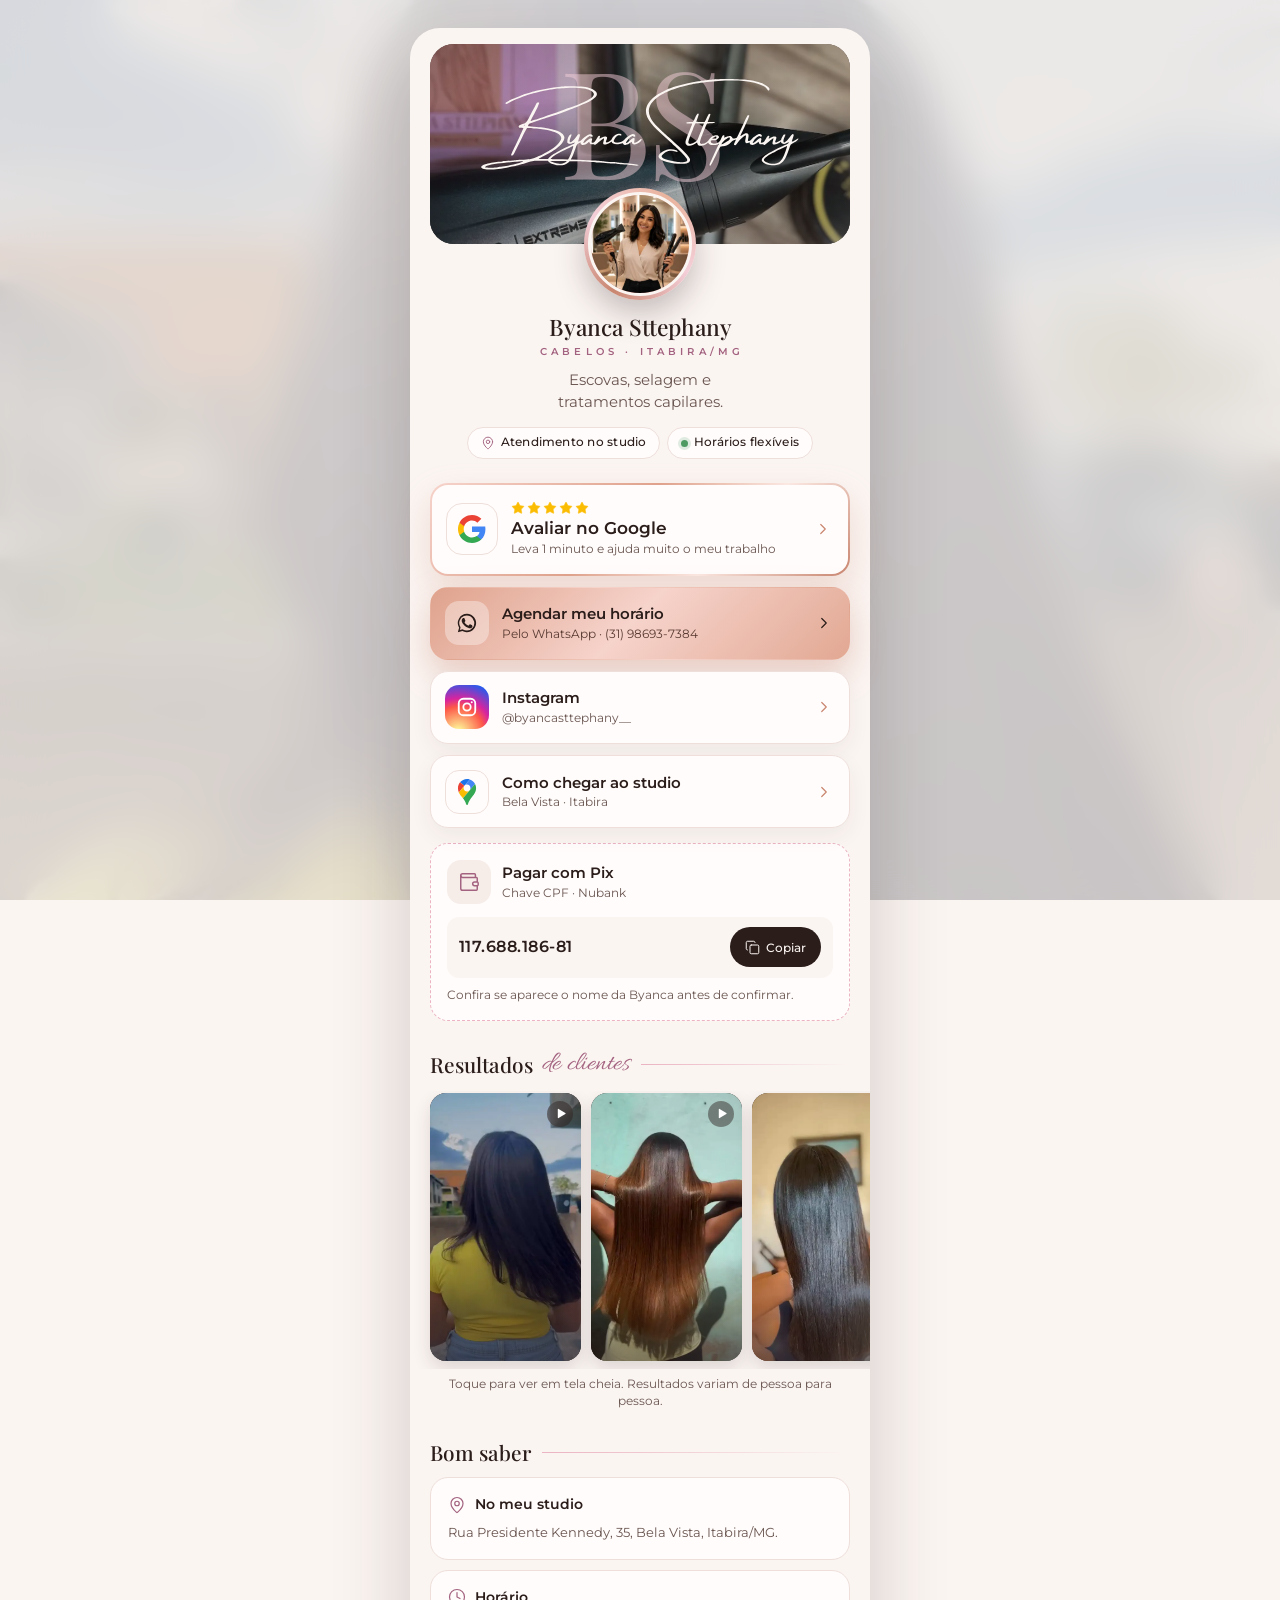
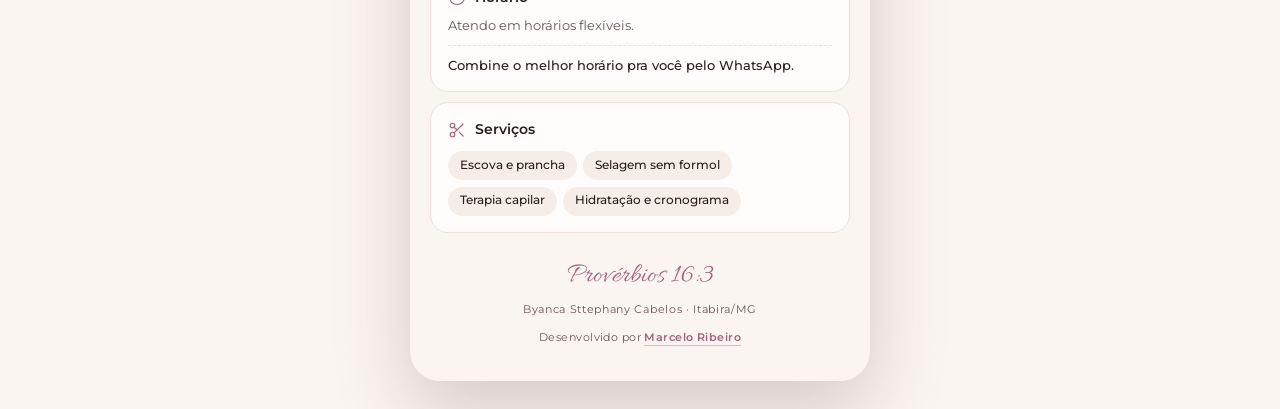
==== commit 7a305cfb: "Byanca Sttephany: endereco novo do studio na pagina de links (Bela Vista)" ====
--- a/links/index.html
+++ b/links/index.html
@@ -26,7 +26,7 @@
 <meta property="og:locale" content="pt_BR">
 <meta property="og:site_name" content="Byanca Sttephany Cabelos">
 <meta property="og:title" content="Byanca Sttephany Cabelos | Links">
-<meta property="og:description" content="Agende pelo WhatsApp e veja resultados de clientes. Studio no São Cristóvão, Itabira/MG.">
+<meta property="og:description" content="Agende pelo WhatsApp e veja resultados de clientes. Studio no Bela Vista, Itabira/MG.">
 <meta property="og:url" content="https://marcel0gs.github.io/byanca-sttephany/links/">
 <meta property="og:image" content="https://marcel0gs.github.io/byanca-sttephany/assets/img/og.jpg">
 <meta name="twitter:card" content="summary_large_image">
@@ -310,9 +310,10 @@
       <span class="link__txt"><b>Instagram</b><small>@byancasttephany__</small></span>
       <svg class="i link__seta" aria-hidden="true"><use href="#i-dir"/></svg>
     </a></li>
-    <li style="--o:3"><a class="link" href="https://maps.app.goo.gl/YaPTjt2Yc1qDBQXeA" target="_blank" rel="noopener">
+    <!-- endereco novo (14/11/2026): busca do Maps pelo endereco, ate ela mandar o link do lugar -->
+    <li style="--o:3"><a class="link" href="https://www.google.com/maps/search/?api=1&amp;query=Rua%20Presidente%20Kennedy%2C%2035%2C%20Bela%20Vista%2C%20Itabira%20-%20MG" target="_blank" rel="noopener">
       <span class="link__ico link__ico--maps"><svg class="i" aria-hidden="true"><use href="#i-maps"/></svg></span>
-      <span class="link__txt"><b>Como chegar ao studio</b><small>São Cristóvão · Itabira</small></span>
+      <span class="link__txt"><b>Como chegar ao studio</b><small>Bela Vista · Itabira</small></span>
       <svg class="i link__seta" aria-hidden="true"><use href="#i-dir"/></svg>
     </a></li>
   </ul>
@@ -356,7 +357,7 @@
          "Cabeleireira a domicilio" e o chip do topo virou "Atendimento no studio" -->
     <div class="cartao">
       <div class="cartao__cab"><svg class="i" aria-hidden="true"><use href="#i-pin"/></svg>No meu studio</div>
-      <p>Rua Gato, 26, São Cristóvão, Itabira/MG.</p>
+      <p>Rua Presidente Kennedy, 35, Bela Vista, Itabira/MG.</p>
     </div>
     <!-- pedido dela (19/10/2026): "atendo em horarios flexiveis", no lugar do horario da ficha -->
     <div class="cartao">
